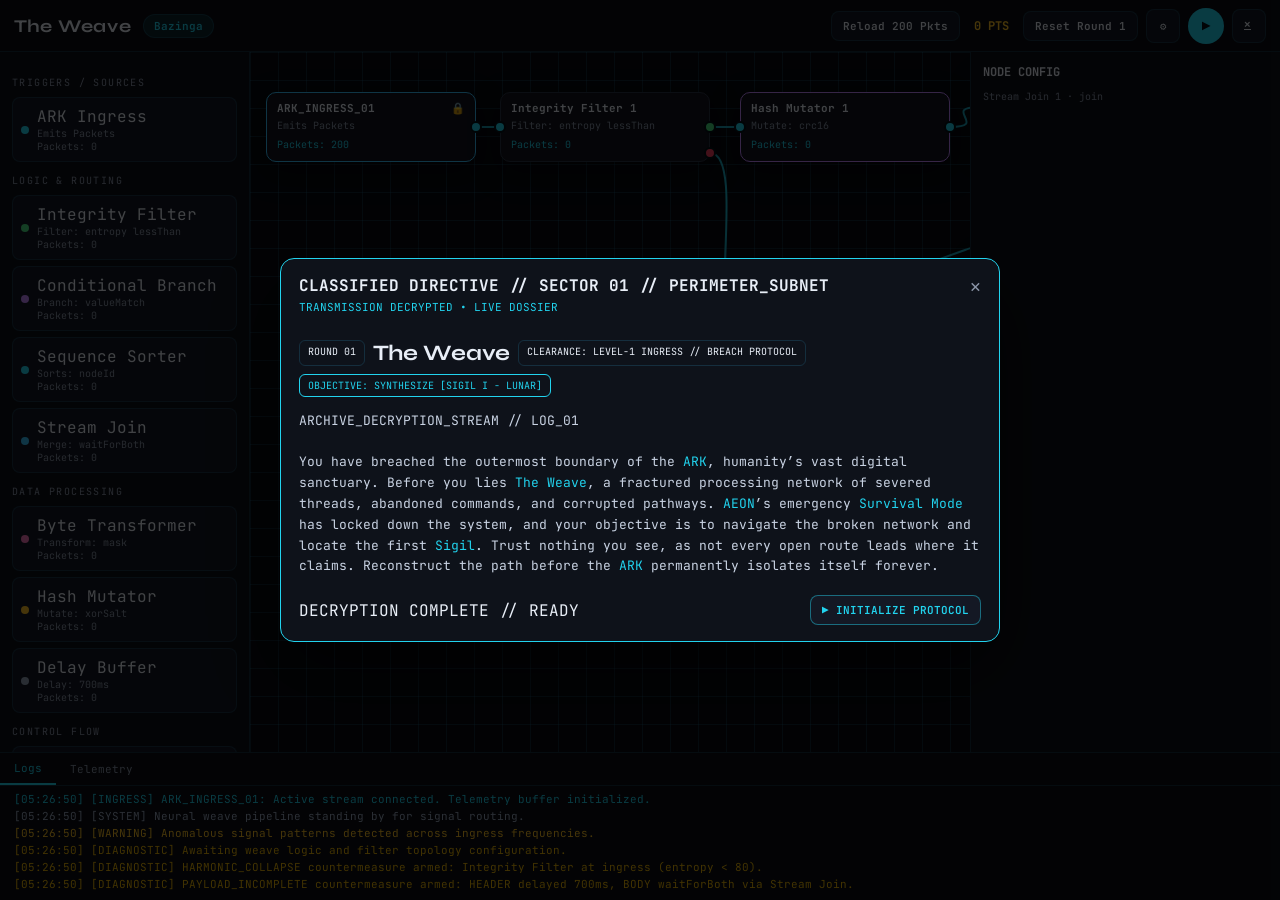
==== weave.html @ 60d5846c "Match filter split: 24 resonant frames, 176 decoys Integrity Filter now logs PASS/REJECT like the li" ====
<!DOCTYPE html>
<html lang="en">
<head>
<meta charset="UTF-8">
<meta name="viewport" content="width=device-width, initial-scale=1.0">
<title>The Weave — Round 01 // Sigil I Lunar</title>
<link rel="preconnect" href="https://fonts.googleapis.com">
<link href="https://fonts.googleapis.com/css2?family=JetBrains+Mono:wght@400;500;600;700&family=Syne:wght@700;800&display=swap" rel="stylesheet">
<style>
  :root {
    --bg: #07080d;
    --panel: #0e1118;
    --panel-2: #141824;
    --line: rgba(56, 189, 248, 0.16);
    --cyan: #22d3ee;
    --cyan-dim: rgba(34, 211, 238, 0.12);
    --green: #4ade80;
    --red: #f43f5e;
    --violet: #c084fc;
    --amber: #fbbf24;
    --text: #e8eef7;
    --muted: #8b95a8;
    --mono: "JetBrains Mono", ui-monospace, monospace;
    --display: Syne, sans-serif;
  }
  * { box-sizing: border-box; margin: 0; padding: 0; }
  html, body { height: 100%; background: var(--bg); color: var(--text); font-family: var(--mono); overflow: hidden; }
  button { font-family: inherit; cursor: pointer; }
  #app { display: grid; grid-template-rows: 52px 1fr 148px; height: 100%; }

  .topbar {
    display: flex; align-items: center; justify-content: space-between; gap: 12px;
    padding: 0 14px; border-bottom: 1px solid var(--line); background: #0b0e14;
  }
  .brand { display: flex; align-items: center; gap: 12px; }
  .brand h1 { font-family: var(--display); font-size: 18px; letter-spacing: 0.04em; }
  .chip {
    border: 1px solid var(--line); background: var(--cyan-dim); color: var(--cyan);
    padding: 4px 10px; border-radius: 999px; font-size: 11px; font-weight: 600;
  }
  .top-actions { display: flex; align-items: center; gap: 8px; flex-wrap: wrap; }
  .btn {
    border: 1px solid var(--line); background: var(--panel-2); color: var(--text);
    padding: 7px 11px; border-radius: 8px; font-size: 11px; font-weight: 600;
  }
  .btn:hover { border-color: var(--cyan); color: var(--cyan); }
  .btn-cyan { border-color: rgba(34,211,238,0.45); color: var(--cyan); }
  .btn-play { width: 36px; height: 36px; border-radius: 50%; background: #22d3ee; color: #041016; border: 0; font-size: 14px; }
  .btn-icon { width: 34px; height: 34px; border-radius: 8px; }
  .pts { color: var(--amber); font-weight: 700; font-size: 12px; padding: 0 6px; }

  .workspace { display: grid; grid-template-columns: 250px 1fr 310px; min-height: 0; }
  .palette, .inspector {
    background: var(--panel); border-right: 1px solid var(--line); overflow: auto; padding: 12px;
  }
  .inspector { border-right: 0; border-left: 1px solid var(--line); }
  .pal-kicker { font-size: 10px; letter-spacing: 0.14em; color: var(--muted); margin: 12px 0 8px; }
  .pal-item {
    display: flex; align-items: center; gap: 8px; padding: 8px; margin-bottom: 6px;
    border: 1px solid var(--line); border-radius: 8px; background: var(--panel-2); cursor: grab;
  }
  .pal-item:active { cursor: grabbing; }
  .pal-item small { display: block; color: var(--muted); font-size: 10px; }
  .dot { width: 8px; height: 8px; border-radius: 50%; flex-shrink: 0; }

  #canvas-wrap { position: relative; min-width: 0; overflow: auto; background:
    linear-gradient(var(--line) 1px, transparent 1px) 0 0 / 28px 28px,
    linear-gradient(90deg, var(--line) 1px, transparent 1px) 0 0 / 28px 28px,
    #080a10;
  }
  #wires { position: absolute; inset: 0; width: 100%; height: 100%; pointer-events: none; }
  .node {
    position: absolute; width: 210px; background: #12151e; border: 1px solid #2a3344;
    border-radius: 10px; box-shadow: 0 10px 30px rgba(0,0,0,0.45); user-select: none;
  }
  .node.selected { border-color: var(--cyan); box-shadow: 0 0 0 1px var(--cyan); }
  .node.ingress { border-color: #38bdf8; }
  .node.hash { border-color: #c084fc; }
  .node.sigil { outline: 1px dashed rgba(34,211,238,0.35); }
  .node-head { display: flex; justify-content: space-between; gap: 8px; padding: 8px 10px 4px; font-size: 11px; font-weight: 700; }
  .node-body { padding: 0 10px 10px; font-size: 10px; color: var(--muted); }
  .node-meta { margin-top: 6px; color: var(--cyan); }
  .ports-in, .ports-out { position: absolute; top: 28px; display: flex; flex-direction: column; gap: 14px; }
  .ports-in { left: -7px; } .ports-out { right: -7px; }
  .port {
    width: 12px; height: 12px; border-radius: 50%; border: 2px solid #041016; pointer-events: auto;
    cursor: crosshair;
  }
  .port.cyan { background: var(--cyan); }
  .port.green { background: var(--green); }
  .port.red { background: var(--red); }
  .port.violet { background: var(--violet); }

  .inspector h3 { font-size: 12px; margin-bottom: 10px; }
  .field { margin-bottom: 10px; }
  .field label { display: block; font-size: 10px; color: var(--muted); margin-bottom: 4px; }
  .field input, .field select {
    width: 100%; background: #0b0e14; border: 1px solid var(--line); color: var(--text);
    padding: 7px 8px; border-radius: 6px; font-family: inherit; font-size: 12px;
  }
  .hint { font-size: 10px; color: var(--muted); line-height: 1.45; }
  .lock-banner { display: flex; justify-content: space-between; align-items: center; gap: 8px; margin-bottom: 10px; }
  .lock-tag { color: #fb7185; font-size: 11px; font-weight: 700; letter-spacing: 0.08em; }
  .enc-box { border: 1px solid rgba(244,63,94,0.35); background: #140b10; border-radius: 8px; padding: 8px; margin-bottom: 8px; }
  .enc-box .k { font-size: 9px; color: #fb7185; letter-spacing: 0.08em; margin-bottom: 4px; }
  .enc-box p { font-size: 10px; color: #d6dbe6; line-height: 1.4; }
  .hex { font-size: 9px; color: #7dd3fc; line-height: 1.5; word-break: break-all; }
  .wire-row { display: flex; justify-content: space-between; font-size: 10px; padding: 6px 0; border-bottom: 1px solid var(--line); }
  .pkt { font-size: 10px; padding: 6px 0; border-bottom: 1px solid var(--line); }
  .pkt b { color: var(--cyan); }
  .ok-tag { color: #4ade80; }
  .btn:disabled { opacity: 0.45; cursor: not-allowed; }
  .l-pipe { color: #67e8f9; }

  .bottom {
    border-top: 1px solid var(--line); background: #0b0e14; display: flex; flex-direction: column; min-height: 0;
  }
  .tabs { display: flex; gap: 0; border-bottom: 1px solid var(--line); }
  .tab { padding: 8px 14px; background: none; border: 0; color: var(--muted); font-size: 11px; }
  .tab.active { color: var(--cyan); border-bottom: 2px solid var(--cyan); }
  #log { flex: 1; overflow: auto; padding: 8px 14px; font-size: 11px; line-height: 1.55; }
  .l-in { color: var(--cyan); } .l-sys { color: #9aa7be; } .l-warn { color: var(--amber); }
  .l-ok { color: var(--green); } .l-err { color: var(--red); } .l-diag { color: #eab308; }

  .modal-back {
    position: fixed; inset: 0; background: rgba(0,0,0,0.72); display: flex; align-items: center; justify-content: center;
    z-index: 50; padding: 20px;
  }
  .modal-back.hidden { display: none; }
  .modal {
    width: min(720px, 100%); background: #0e121a; border: 1px solid var(--cyan); border-radius: 14px;
    box-shadow: 0 30px 80px rgba(0,0,0,0.6);
  }
  .modal header { display: flex; justify-content: space-between; align-items: flex-start; padding: 16px 18px 8px; }
  .modal header .sub { color: var(--cyan); font-size: 11px; margin-top: 4px; }
  .modal .close { background: none; border: 0; color: var(--muted); font-size: 18px; }
  .modal .body { padding: 8px 18px 18px; }
  .brief-row { display: flex; flex-wrap: wrap; gap: 8px; margin: 10px 0 14px; }
  .badge { border: 1px solid var(--line); padding: 4px 8px; border-radius: 6px; font-size: 10px; }
  .badge.obj { border-color: var(--cyan); color: var(--cyan); }
  .story { color: #c9d3e3; font-size: 13px; line-height: 1.6; }
  .story em { color: var(--cyan); font-style: normal; }
  .steps { display: grid; gap: 8px; }
  .step { border: 1px solid var(--line); border-radius: 10px; padding: 10px 12px; }
  .step b { display: block; margin-bottom: 4px; font-size: 12px; }
  .step p { color: var(--muted); font-size: 11px; line-height: 1.45; }
  .modal footer { display: flex; justify-content: space-between; align-items: center; padding: 0 18px 16px; }
  .win {
    position: fixed; inset: 0; display: none; align-items: center; justify-content: center;
    background: rgba(0,0,0,0.75); z-index: 60;
  }
  .win.show { display: flex; }
  .win-card { text-align: center; padding: 28px; border: 1px solid var(--cyan); border-radius: 16px; background: #0c1118; }
  .win-card h2 { font-family: var(--display); margin-bottom: 8px; }
  @media (max-width: 980px) {
    .workspace { grid-template-columns: 1fr; }
    .palette, .inspector { display: none; }
  }
</style>
</head>
<body>
<div id="app">
  <header class="topbar">
    <div class="brand">
      <h1>The Weave</h1>
      <span class="chip" id="profile-chip">Bazinga</span>
    </div>
    <div class="top-actions">
      <button class="btn" id="btn-reload">Reload 200 Pkts</button>
      <span class="pts" id="pts">0 PTS</span>
      <button class="btn" id="btn-reset">Reset Round 1</button>
      <button class="btn btn-icon" id="btn-help" title="Directive">⚙</button>
      <button class="btn-play" id="btn-play" title="Step execution">▶</button>
      <a class="btn btn-icon" href="index.html" title="Exit">✕</a>
    </div>
  </header>

  <div class="workspace">
    <aside class="palette" id="palette"></aside>
    <div id="canvas-wrap">
      <svg id="wires"></svg>
    </div>
    <aside class="inspector" id="inspector">
      <h3>NODE CONFIG</h3>
      <p class="hint">Click a node to configure filter keys, XOR salt, branch rules, sort order, or delay.</p>
    </aside>
  </div>

  <div class="bottom">
    <div class="tabs">
      <button class="tab active" data-tab="logs">Logs</button>
      <button class="tab" data-tab="tele">Telemetry</button>
    </div>
    <div id="log"></div>
  </div>
</div>

<div class="modal-back" id="brief-modal">
  <div class="modal">
    <header>
      <div>
        <strong>CLASSIFIED DIRECTIVE // SECTOR 01 // PERIMETER_SUBNET</strong>
        <div class="sub">TRANSMISSION DECRYPTED • LIVE DOSSIER</div>
      </div>
      <button class="close" data-close="brief-modal">✕</button>
    </header>
    <div class="body">
      <div class="brief-row">
        <span class="badge">ROUND 01</span>
        <strong style="font-family:var(--display);font-size:22px">The Weave</strong>
        <span class="badge">CLEARANCE: LEVEL-1 INGRESS // BREACH PROTOCOL</span>
        <span class="badge obj">OBJECTIVE: SYNTHESIZE [SIGIL I - LUNAR]</span>
      </div>
      <div class="story">
        ARCHIVE_DECRYPTION_STREAM // LOG_01<br><br>
        You have breached the outermost boundary of the <em>ARK</em>, humanity’s vast digital sanctuary.
        Before you lies <em>The Weave</em>, a fractured processing network of severed threads, abandoned commands,
        and corrupted pathways. <em>AEON</em>’s emergency <em>Survival Mode</em> has locked down the system,
        and your objective is to navigate the broken network and locate the first <em>Sigil</em>.
        Trust nothing you see, as not every open route leads where it claims. Reconstruct the path before the
        <em>ARK</em> permanently isolates itself forever.
      </div>
    </div>
    <footer>
      <span class="sub">DECRYPTION COMPLETE // READY</span>
      <button class="btn btn-cyan" id="init-protocol">▶ INITIALIZE PROTOCOL</button>
    </footer>
  </div>
</div>

<div class="modal-back hidden" id="how-modal">
  <div class="modal">
    <header>
      <div>
        <strong>ROUND 1: THE WEAVE // DIRECTIVE</strong>
        <div class="sub">Pipeline Construction &amp; Execution Instructions</div>
      </div>
      <button class="close" data-close="how-modal">✕</button>
    </header>
    <div class="body steps">
      <div class="step"><b>01 — Drag &amp; Drop Node Blocks</b><p>Drag Sources, Filters, Branches, Transformers, Sorters, Delays from the left palette onto the canvas.</p></div>
      <div class="step"><b>02 — Connect &amp; Wire Ports</b><p>Drag from an output pin (right) to an input pin (left). Double-click a pin to sever its wires.</p></div>
      <div class="step"><b>03 — Configure Node Logic</b><p>Click a node to open the right sidebar. Set freq filters, XOR salt <code>0x5A</code>, mask, branch keys, or delay.</p></div>
      <div class="step"><b>04 — Step Execution (Play ▶)</b><p>Each click advances active buffered packets forward by exactly one node along wired connections.</p></div>
      <div class="step"><b>05 — Reload Packets &amp; Reset</b><p>Reload 200 Pkts injects telemetry into ARK_INGRESS_01. Reset Round 1 restores the starter topology.</p></div>
    </div>
    <footer>
      <span class="hint">Filter entropy &lt; 80. Hash salt 0x0313, output sessionToken. Branch HEADER vs BODY, delay HEADER to 700ms, Stream Join into the sigil.</span>
      <button class="btn btn-cyan" id="got-it">GOT IT // INITIALIZE PIPELINE</button>
    </footer>
  </div>
</div>

<div class="win" id="win">
  <div class="win-card">
    <div class="sub">SIGIL I — LUNAR</div>
    <h2>SYNTHESIS COMPLETE</h2>
    <p id="win-detail" class="hint"></p>
    <button class="btn btn-cyan" id="win-close" style="margin-top:14px">Continue</button>
  </div>
</div>

<script>
const XOR_SALT = 0x5A;
const LUNAR_FREQ = 137;
const SIGIL_BYTE = 0x7F;
const PACKET_N = 200;

const PALETTE = [
  { group: "TRIGGERS / SOURCES", items: [
    { type: "ingress", name: "ARK Ingress", desc: "Emits Packets", color: "#22d3ee" }
  ]},
  { group: "LOGIC & ROUTING", items: [
    { type: "filter", name: "Integrity Filter", desc: "Filter: entropy lessThan", color: "#4ade80" },
    { type: "branch", name: "Conditional Branch", desc: "Branch: valueMatch", color: "#c084fc" },
    { type: "sorter", name: "Sequence Sorter", desc: "Sorts: nodeId", color: "#22d3ee" },
    { type: "join", name: "Stream Join", desc: "Merge: waitForBoth", color: "#38bdf8" }
  ]},
  { group: "DATA PROCESSING", items: [
    { type: "transform", name: "Byte Transformer", desc: "Transform: mask", color: "#f472b6" },
    { type: "hash", name: "Hash Mutator", desc: "Mutate: xorSalt", color: "#fbbf24" },
    { type: "delay", name: "Delay Buffer", desc: "Delay: 700ms", color: "#94a3b8" }
  ]},
  { group: "CONTROL FLOW", items: [
    { type: "join", name: "Stream Join", desc: "Merge: waitForBoth", color: "#38bdf8" },
    { type: "errors", name: "Error Handler", desc: "Error: allErrors", color: "#f43f5e" }
  ]},
  { group: "SECURITY & SINKS", items: [
    { type: "gateway", name: "SYS_SEC_GATEWAY", desc: "Security: RESTRICTED", color: "#fb7185" }
  ]}
];

let nodes = [];
let wires = [];
let selected = null;
let connecting = null;
let drag = null;
let pts = 0;
let tick = 0;
let won = false;
let uid = 1;
let typeCounts = {};
let logMode = "logs";

const canvas = document.getElementById("canvas-wrap");
const svg = document.getElementById("wires");
const logEl = document.getElementById("log");
const inspector = document.getElementById("inspector");

function nid() { return "n" + (uid++); }

function log(kind, msg) {
  const now = new Date();
  const ts = [now.getHours(), now.getMinutes(), now.getSeconds()].map(n => String(n).padStart(2,"0")).join(":");
  const tags = {
    pipe: "PIPELINE", in: "INGRESS", hash: "HASH_MUTATOR", gw: "SYS_SEC_GATEWAY",
    err: "ERR", diag: "DIAGNOSTIC", warn: "WARNING", sys: "SYSTEM", ok: "OK", filter: "FILTER"
  };
  const row = document.createElement("div");
  row.className = "l-" + (kind === "gw" || kind === "hash" || kind === "filter" ? "sys" : kind);
  row.textContent = `[${ts}] [${tags[kind] || kind.toUpperCase()}] ${msg}`;
  logEl.appendChild(row);
  logEl.scrollTop = logEl.scrollHeight;
}

function makePackets() {
  const list = [];
  for (let i = 0; i < PACKET_N; i++) {
    const decoy = i < 176;
    const idx = i - 176;
    const header = !decoy && idx % 2 === 0;
    const role = decoy ? "DECOY" : (header ? "HEADER" : "BODY");
    const pair = decoy ? 0 : Math.floor(idx / 2) + 1;
    list.push({
      id: i,
      hexId: decoy
        ? ("0x" + i.toString(16).toUpperCase().padStart(4, "0"))
        : ("0x0313_" + String(header ? pair * 2 - 1 : pair * 2).padStart(2, "0")),
      freq: decoy ? 240 + (i % 17) : (header ? 313 : 626),
      value: role,
      payload: (i * 17 + 9) & 0xff,
      entropy: decoy ? 88 + (i % 12) : 12 + (idx % 20),
      status: decoy ? "DECOY" : "CLEAN",
      decoy,
      malicious: false,
      fused: false,
      role,
      latencyMs: header ? 100 : (role === "BODY" ? 700 : 0),
      delayedMs: header ? 100 : (role === "BODY" ? 700 : 0),
      aligned: false,
      xorApplied: false,
      maskApplied: false,
      wait: 0,
      _in: "in"
    });
  }
  return list;
}

function defaultConfig(type) {
  if (type === "filter") return { field: "entropy", op: "lt", value: "80" };
  if (type === "delay") return { ms: 700 };
  if (type === "hash") return { algo: "crc16", saltKey: "", xorSalt: "0x5A", outputTarget: "sessionToken" };
  if (type === "branch") return { field: "role", op: "eq", value: "HEADER" };
  if (type === "transform") return { mask: "0xFF", extract: "none" };
  if (type === "sorter") return { key: "id", dir: "asc" };
  if (type === "gateway") return { field: "payload", op: "eq", value: String(SIGIL_BYTE) };
  return {};
}

function portsFor(type) {
  if (type === "ingress") return { in: [], out: [{ id: "out", color: "cyan" }] };
  if (type === "incinerator" || type === "sigil" || type === "errors") return { in: [{ id: "in", color: "cyan" }], out: [] };
  if (type === "join" || type === "merge") return {
    in: [{ id: "in", color: "cyan" }, { id: "in2", color: "cyan" }],
    out: [{ id: "out", color: "cyan" }]
  };
  if (type === "filter") return {
    in: [{ id: "in", color: "cyan" }],
    out: [{ id: "pass", color: "green" }, { id: "fail", color: "red" }]
  };
  if (type === "gateway") return {
    in: [{ id: "in", color: "cyan" }],
    out: [{ id: "out", color: "green" }, { id: "error", color: "red" }]
  };
  if (type === "merge") return {
    in: [{ id: "in", color: "cyan" }, { id: "in2", color: "cyan" }],
    out: [{ id: "out", color: "cyan" }]
  };
  if (type === "fork") return {
    in: [{ id: "in", color: "cyan" }],
    out: [{ id: "out", color: "cyan" }, { id: "out2", color: "violet" }]
  };
  if (type === "branch") return {
    in: [{ id: "in", color: "cyan" }],
    out: [{ id: "true", color: "cyan" }, { id: "false", color: "violet" }]
  };
  return { in: [{ id: "in", color: "cyan" }], out: [{ id: "out", color: "cyan" }] };
}

function addNode(partial) {
  const type = partial.type;
  const node = {
    id: partial.id || nid(),
    type,
    title: partial.title,
    subtitle: partial.subtitle,
    x: partial.x, y: partial.y,
    locked: !!partial.locked,
    buffer: partial.buffer || [],
    config: partial.config || defaultConfig(type)
  };
  nodes.push(node);
  return node;
}

function resetRound() {
  nodes = [];
  wires = [];
  selected = null;
  connecting = null;
  won = false;
  tick = 0;
  uid = 1;
  typeCounts = { ingress: 1, hash: 1, filter: 1, branch: 1, delay: 1, join: 1 };
  addNode({
    id: "ingress", type: "ingress", title: "ARK_INGRESS_01",
    subtitle: "Emits Packets", x: 16, y: 40, locked: true,
    buffer: makePackets()
  });
  addNode({
    id: "filt1", type: "filter", title: "Integrity Filter 1",
    subtitle: "Filter: entropy lessThan", x: 250, y: 40, locked: false,
    config: { field: "entropy", op: "lt", value: "80" }
  });
  addNode({
    id: "hash_1", type: "hash", title: "Hash Mutator 1",
    subtitle: "Mutate: crc16", x: 490, y: 40, locked: false,
    config: { algo: "crc16", saltKey: "0x0313", xorSalt: "0x5A", outputTarget: "sessionToken" }
  });
  addNode({
    id: "gw1", type: "gateway", title: "SYS_SEC_GATEWAY",
    subtitle: "Security: RESTRICTED [ENC]", x: 730, y: 20, locked: true
  });
  addNode({
    id: "br1", type: "branch", title: "Conditional Branch 1",
    subtitle: "Branch: role = HEADER", x: 730, y: 200, locked: false,
    config: { field: "role", op: "eq", value: "HEADER" }
  });
  addNode({
    id: "dly1", type: "delay", title: "Delay Buffer 1",
    subtitle: "Delay: 700ms", x: 980, y: 20, locked: false,
    config: { ms: 700 }
  });
  addNode({
    id: "join1", type: "join", title: "Stream Join 1",
    subtitle: "Merge: waitForBoth", x: 980, y: 200, locked: false
  });
  addNode({
    id: "sigil", type: "sigil", title: "Sigil Synthesis Forge",
    subtitle: "Checksum: 0x007F [LOCK…]", x: 1220, y: 100, locked: true
  });
  addNode({
    id: "burn", type: "incinerator", title: "Incinerator (Purge)",
    subtitle: "Incinerates Packets", x: 490, y: 280, locked: false
  });
  wires.push({ from: "ingress", fromPort: "out", to: "filt1", toPort: "in" });
  wires.push({ from: "filt1", fromPort: "pass", to: "hash_1", toPort: "in" });
  wires.push({ from: "filt1", fromPort: "fail", to: "burn", toPort: "in" });
  wires.push({ from: "hash_1", fromPort: "out", to: "gw1", toPort: "in" });
  wires.push({ from: "gw1", fromPort: "error", to: "burn", toPort: "in" });
  wires.push({ from: "gw1", fromPort: "out", to: "br1", toPort: "in" });
  wires.push({ from: "br1", fromPort: "true", to: "dly1", toPort: "in" });
  wires.push({ from: "br1", fromPort: "false", to: "join1", toPort: "in2" });
  wires.push({ from: "dly1", fromPort: "out", to: "join1", toPort: "in" });
  wires.push({ from: "join1", fromPort: "out", to: "sigil", toPort: "in" });
  selected = "join1";
  renderAll();
  logEl.innerHTML = "";
  log("in", "ARK_INGRESS_01: Active stream connected. Telemetry buffer initialized.");
  log("sys", "Neural weave pipeline standing by for signal routing.");
  log("warn", "Anomalous signal patterns detected across ingress frequencies.");
  log("diag", "Awaiting weave logic and filter topology configuration.");
  log("diag", "HARMONIC_COLLAPSE countermeasure armed: Integrity Filter at ingress (entropy < 80).");
  log("diag", "PAYLOAD_INCOMPLETE countermeasure armed: HEADER delayed 700ms, BODY waitForBoth via Stream Join.");
  showInspector(nodes.find(n => n.id === "join1"));
}

function renderPalette() {
  const el = document.getElementById("palette");
  el.innerHTML = PALETTE.map(g =>
    `<div class="pal-kicker">${g.group}</div>` +
    g.items.map(it => `
      <div class="pal-item" draggable="true" data-type="${it.type}">
        <span class="dot" style="background:${it.color}"></span>
        <div><div>${it.name}</div><small>${it.desc}</small><small>Packets: 0</small></div>
      </div>`).join("")
  ).join("");
  el.querySelectorAll(".pal-item").forEach(item => {
    item.addEventListener("dragstart", e => {
      e.dataTransfer.setData("type", item.dataset.type);
    });
  });
}

canvas.addEventListener("dragover", e => e.preventDefault());
canvas.addEventListener("drop", e => {
  e.preventDefault();
  const type = e.dataTransfer.getData("type");
  if (!type) return;
  const rect = canvas.getBoundingClientRect();
  const spec = PALETTE.flatMap(g => g.items).find(i => i.type === type);
  typeCounts[type] = (typeCounts[type] || 0) + 1;
  addNode({
    type,
    title: spec.name + " " + typeCounts[type],
    subtitle: spec.desc,
    x: e.clientX - rect.left - 90,
    y: e.clientY - rect.top - 20
  });
  renderAll();
  log("sys", `Node ${spec.name} dropped onto the weave.`);
});

function portEls(node) {
  return portsFor(node.type);
}

function nodeEl(node) {
  const p = portEls(node);
  const div = document.createElement("div");
  div.className = "node " + node.type + (selected === node.id ? " selected" : "") + (node.locked && node.type === "gateway" ? " locked" : "") + (node.type === "sigil" ? " sigil" : "");
  div.style.left = node.x + "px";
  div.style.top = node.y + "px";
  div.dataset.id = node.id;
  div.innerHTML = `
    <div class="node-head"><span>${node.title}</span><span>${node.locked ? "🔒" : ""}</span></div>
    <div class="node-body">${node.type === "hash" ? ("Mutate: " + (node.config.algo || "xorSalt")) : node.subtitle}<div class="node-meta">Packets: ${node.buffer.length}</div></div>
    <div class="ports-in">${p.in.map(pt => `<div class="port ${pt.color}" data-node="${node.id}" data-port="${pt.id}" data-dir="in"></div>`).join("")}</div>
    <div class="ports-out">${p.out.map(pt => `<div class="port ${pt.color}" data-node="${node.id}" data-port="${pt.id}" data-dir="out"></div>`).join("")}</div>
  `;
  div.addEventListener("mousedown", e => {
    if (e.target.classList.contains("port")) return;
    selected = node.id;
    drag = { id: node.id, dx: e.clientX - node.x, dy: e.clientY - node.y };
    renderAll();
    showInspector(node);
  });
  return div;
}

function wireStatus(nodeId, port) {
  const w = wires.find(x => x.from === nodeId && x.fromPort === port);
  if (!w) return "Disconnected";
  const dest = nodes.find(n => n.id === w.to);
  return dest ? dest.title : w.to;
}

function showInspector(node) {
  if (node.type === "gateway") {
    inspector.innerHTML = `
      <div class="lock-banner">
        <div>
          <div class="lock-tag">LOCKED</div>
          <h3 style="margin:4px 0 0">${node.title}</h3>
          <p class="hint">ID ${node.id} · [READ-ONLY ENCRYPTED NODE]</p>
        </div>
      </div>
      <p class="hint">[KERNEL-LEVEL ENCRYPTION ENGAGED] Firewall protocols are signed by ARK_SEC_ROOT_0x313. Parameters are cryptographically locked and immutable.</p>
      <button class="btn btn-cyan" id="btn-propagate" style="width:100%;margin-bottom:10px">Propagate Data Flow</button>
      <div class="enc-box"><div class="k">🔒 ENCRYPTED · SECURITY LEVEL</div>
        <p>RESTRICTED // 0x7F4A_KERNEL_ENC<br>Policy: KERNEL_EXCEPTION_TRAP_MODE</p></div>
      <div class="enc-box"><div class="k">🔒 ENCRYPTED · FIREWALL CIPHER PROTOCOL</div>
        <p>AES-256-GCM // RSA-4096_PUB_KEY</p></div>
      <div class="enc-box"><div class="k">🔒 ENCRYPTED · AUTHORIZATION SIGNATURE</div>
        <p>0x8F9A2B4C71E0D3AA · IMMUTABLE_HARDWARE_FUSED</p></div>
      <div class="enc-box"><div class="k">ENCRYPTED KERNEL SEGMENT [SYS_SEC]</div>
        <div class="hex">53 59 53 5F 53 45 43 5F 47 57 01 7F 4A 0A 5A 00<br>4B 45 52 4E 45 4C 5F 45 58 43 45 50 54 00 7F</div></div>
      <p class="hint" style="margin:10px 0 4px">ACTIVE OUTBOUND WIRES</p>
      <div class="wire-row"><span>OUT</span><span>${wireStatus(node.id, "out")}</span></div>
      <div class="wire-row"><span>ERROR</span><span>${wireStatus(node.id, "error")}</span></div>
      <div class="insp-foot">
        <button class="btn" id="insp-close">Close</button>
        <button class="btn" disabled>Read-Only Locked</button>
      </div>`;
    document.getElementById("btn-propagate").onclick = step;
    document.getElementById("insp-close").onclick = () => { selected = null; renderAll(); inspector.innerHTML = `<h3>NODE CONFIG</h3><p class="hint">Click a node to configure it.</p>`; };
    return;
  }
  if (node.type === "hash") {
    const preview = [];
    const h = node.buffer.find(p => p.role === "HEADER" && p.status === "CLEAN");
    const b = node.buffer.find(p => p.role === "BODY" && p.status === "CLEAN");
    if (h) preview.push(h);
    if (b) preview.push(b);
    if (!preview.length) preview.push(...node.buffer.slice(0, 2));
    const hidden = Math.max(0, node.buffer.length - preview.length);
    inspector.innerHTML = `
      <h3>NODE CONFIGURATION</h3>
      <p class="hint">${node.title} · ID hash_1 // [READ-ONLY ENCRYPTED NODE]</p>
      ${preview.map(p => `<div class="pkt"><b>${p.hexId}</b> · <span class="ok-tag">${p.status}</span> · ${p.freq}Hz · ${p.role} · ${p.latencyMs || p.delayedMs || 0} ms</div>`).join("") || `<p class="hint">No packets buffered.</p>`}
      ${hidden ? `<p class="hint">+ ${hidden} more packets hidden.</p>` : ""}
      <button class="btn btn-cyan" id="btn-propagate" style="width:100%;margin:10px 0">Propagate Data Flow</button>
      <div class="field"><label>Algorithm Mode</label>
        <select data-k="algo"><option value="crc16">crc16</option><option value="xorSalt">xorSalt</option></select></div>
      <div class="field"><label>Salt Key</label>
        <input data-k="saltKey" placeholder="Secret Key / Salt" value="${node.config.saltKey || ""}"></div>
      <div class="field"><label>Output Target</label>
        <select data-k="outputTarget"><option value="sessionToken">sessionToken</option><option value="authKey">authKey</option><option value="appendToMetadata">appendToMetadata</option></select></div>
      <p class="hint">CLEAN HEADER is 313Hz / 100ms. CLEAN BODY is 626Hz / 700ms. Split those roles, delay HEADER to 700ms, Stream Join. Salt 0x0313.</p>`;
    inspector.querySelectorAll("[data-k]").forEach(el => {
      if (el.tagName === "SELECT") el.value = node.config[el.dataset.k] ?? el.value;
      el.addEventListener("change", () => { node.config[el.dataset.k] = el.value; });
      el.addEventListener("input", () => { node.config[el.dataset.k] = el.value; });
    });
    document.getElementById("btn-propagate").onclick = step;
    return;
  }
  const cfg = node.config || {};
  let fields = `<p class="hint">${node.title} · ${node.type}${node.locked ? " (locked on canvas)" : ""}</p>`;
  if (node.type === "filter" || node.type === "branch") {
    fields += `
      <div class="field"><label>Field</label>
        <select data-k="field"><option>role</option><option>entropy</option><option>freq</option><option>status</option><option>value</option></select></div>
      <div class="field"><label>Operator</label>
        <select data-k="op"><option value="lt">less than</option><option value="gt">greater than</option><option value="eq">equals</option><option value="neq">not equals</option></select></div>
      <div class="field"><label>Match value</label><input data-k="value" value="${cfg.value ?? ""}"></div>`;
  }
  if (node.type === "transform") {
    fields += `<div class="field"><label>AND mask (hex)</label><input data-k="mask" value="${cfg.mask || "0xFF"}"></div>
      <div class="field"><label>Extract sub-frame</label>
        <select data-k="extract"><option value="none">none</option><option value="header">HEADER</option><option value="body">BODY</option></select></div>`;
  }
  if (node.type === "sorter") {
    fields += `<div class="field"><label>Sort key</label><select data-k="key"><option>id</option><option>freq</option><option>payload</option></select></div>
      <div class="field"><label>Direction</label><select data-k="dir"><option value="asc">asc</option><option value="desc">desc</option></select></div>`;
  }
  if (node.type === "delay") {
    fields += `<div class="field"><label>Buffer latency (ms)</label><input data-k="ms" value="${cfg.ms || 500}"></div>
      <p class="hint">Phase alignment needs 700ms on one HEADER/BODY path before Stream Join.</p>`;
  }
  if (node.type === "sigil") {
    fields += `<p class="hint">Needs reunified HEADER+BODY (Stream Join waitForBoth), 700ms phase delay, no high-entropy decoys, checksum 0x007F.</p>`;
  }
  inspector.innerHTML = `<h3>NODE CONFIG</h3>${fields}`;
  inspector.querySelectorAll("[data-k]").forEach(el => {
    if (el.tagName === "SELECT") el.value = cfg[el.dataset.k] ?? el.value;
    el.addEventListener("change", () => { node.config[el.dataset.k] = el.value; });
    el.addEventListener("input", () => { node.config[el.dataset.k] = el.value; });
  });
}

function wirePath(a, b) {
  const x1 = a.x, y1 = a.y, x2 = b.x, y2 = b.y;
  const c = Math.max(40, Math.abs(x2 - x1) * 0.45);
  return `M ${x1} ${y1} C ${x1 + c} ${y1}, ${x2 - c} ${y2}, ${x2} ${y2}`;
}

function portCenter(nodeId, portId, dir) {
  const el = canvas.querySelector(`.port[data-node="${nodeId}"][data-port="${portId}"][data-dir="${dir}"]`);
  if (!el) return { x: 0, y: 0 };
  const cr = canvas.getBoundingClientRect();
  const r = el.getBoundingClientRect();
  return { x: r.left - cr.left + r.width / 2, y: r.top - cr.top + r.height / 2 };
}

function drawWires() {
  const r = canvas.getBoundingClientRect();
  svg.setAttribute("viewBox", `0 0 ${r.width} ${r.height}`);
  svg.innerHTML = wires.map(w => {
    const a = portCenter(w.from, w.fromPort, "out");
    const b = portCenter(w.to, w.toPort, "in");
    return `<path d="${wirePath(a,b)}" fill="none" stroke="#22d3ee" stroke-width="2" opacity="0.85"/>`;
  }).join("");
}

function renderAll() {
  [...canvas.querySelectorAll(".node")].forEach(n => n.remove());
  nodes.forEach(n => canvas.appendChild(nodeEl(n)));
  requestAnimationFrame(drawWires);
  document.getElementById("pts").textContent = pts + " PTS";
}

window.addEventListener("mousemove", e => {
  if (!drag) return;
  const node = nodes.find(n => n.id === drag.id);
  node.x = e.clientX - drag.dx;
  node.y = e.clientY - drag.dy;
  const el = canvas.querySelector(`.node[data-id="${node.id}"]`);
  if (el) { el.style.left = node.x + "px"; el.style.top = node.y + "px"; }
  drawWires();
});
window.addEventListener("mouseup", () => { drag = null; });

canvas.addEventListener("mousedown", e => {
  const port = e.target.closest(".port");
  if (!port) return;
  e.stopPropagation();
  if (port.dataset.dir === "out") {
    connecting = { from: port.dataset.node, fromPort: port.dataset.port };
  }
});
canvas.addEventListener("mouseup", e => {
  const port = e.target.closest(".port");
  if (connecting && port && port.dataset.dir === "in") {
    const from = connecting.from, fromPort = connecting.fromPort;
    const to = port.dataset.node, toPort = port.dataset.port;
    if (from !== to) {
      wires = wires.filter(w => !(w.from === from && w.fromPort === fromPort && w.to === to && w.toPort === toPort));
      wires.push({ from, fromPort, to, toPort });
      log("sys", `Wired ${from}:${fromPort} → ${to}:${toPort}`);
      renderAll();
    }
  }
  connecting = null;
});
canvas.addEventListener("dblclick", e => {
  const port = e.target.closest(".port");
  if (!port) return;
  const id = port.dataset.node, p = port.dataset.port, dir = port.dataset.dir;
  wires = wires.filter(w => dir === "out" ? !(w.from === id && w.fromPort === p) : !(w.to === id && w.toPort === p));
  log("sys", `Severed connections on ${id}:${p}`);
  renderAll();
});

function parseHex(v, fallback) {
  const n = parseInt(String(v).replace(/_/g, ""), 16);
  return Number.isFinite(n) ? n : fallback;
}

function matches(pkt, cfg) {
  const field = cfg.field || "freq";
  let left = pkt[field];
  let right = cfg.value;
  if (field === "freq" || field === "payload" || field === "id" || field === "entropy") right = Number(right);
  const op = cfg.op || "eq";
  if (op === "lt") return Number(left) < Number(right);
  if (op === "gt") return Number(left) > Number(right);
  const eq = left == right;
  return op === "neq" ? !eq : eq;
}

function outs(nodeId, port) {
  return wires.filter(w => w.from === nodeId && w.fromPort === port);
}

function deliver(list, nodeId, toPort) {
  const n = nodes.find(x => x.id === nodeId);
  if (n) n.buffer.push(...list.map(p => ({ ...p, _in: toPort || p._in || "in" })));
}

function step() {
  tick++;
  const snapshot = nodes.map(n => ({ id: n.id, type: n.type, pkts: n.buffer.slice(), cfg: n.config }));
  nodes.forEach(n => { if (n.type !== "sigil" && n.type !== "incinerator") n.buffer = []; });

  snapshot.forEach(s => {
    const node = nodes.find(n => n.id === s.id);
    let pkts = s.pkts;
    if (!pkts.length) return;

    if (s.type === "delay") {
      const hold = [];
      const ready = [];
      const holdMs = Number(s.cfg.ms) || 500;
      const holds = Math.max(1, Math.ceil(holdMs / 500));
      pkts.forEach(p => {
        const next = { ...p, wait: (p.wait || 0) + 1, delayedMs: Math.max(p.delayedMs || 0, holdMs), latencyMs: Math.max(p.latencyMs || 0, holdMs) };
        if (next.wait >= holds) ready.push({ ...next, wait: 0 });
        else hold.push(next);
      });
      node.buffer.push(...hold);
      pkts = ready;
      if (!pkts.length) return;
    }

    if (s.type === "sorter") {
      const key = s.cfg.key || "id";
      const dir = s.cfg.dir === "desc" ? -1 : 1;
      pkts = pkts.slice().sort((a, b) => (a[key] - b[key]) * dir);
    }

    if (s.type === "transform") {
      const mask = parseHex(s.cfg.mask, 0xff);
      const extract = s.cfg.extract || "none";
      pkts = pkts.map(p => ({
        ...p,
        payload: p.payload & mask,
        maskApplied: true,
        role: extract === "none" ? p.role : extract,
        fused: extract === "none" ? p.fused : false
      }));
    }

    if (s.type === "hash") {
      const algo = s.cfg.algo || "crc16";
      const salt = parseHex(s.cfg.xorSalt, 0);
      const key = (s.cfg.saltKey || "").trim().toLowerCase().replace(/^0x/, "");
      const saltOk = key === "313" || key === "0313";
      if (algo === "xorSalt" && !salt) {
        node.buffer.push(...pkts);
        log("diag", `${node.title} holding ${pkts.length} frame(s) — set xorSalt then Play.`);
        return;
      }
      pkts = pkts.map(p => ({
        ...p,
        payload: algo === "crc16" ? SIGIL_BYTE : (p.payload ^ salt),
        xorApplied: true,
        outputTarget: s.cfg.outputTarget || "sessionToken",
        saltOk
      }));
      log("hash", `Mutated mask across ${pkts.length} frame(s) -> 0x007F.`);
    }

    if (s.type === "join" || s.type === "merge") {
      const portA = pkts.filter(p => p._in !== "in2");
      const portB = pkts.filter(p => p._in === "in2");
      if (!portA.length || !portB.length) {
        node.buffer.push(...pkts);
        log("diag", `${node.title} waitForBoth — pin A ${portA.length} / pin B ${portB.length}.`);
        return;
      }
      const headers = pkts.filter(p => String(p.role).toUpperCase() === "HEADER");
      const bodies = pkts.filter(p => String(p.role).toUpperCase() === "BODY");
      const n = Math.min(headers.length, bodies.length);
      const joined = [];
      for (let i = 0; i < n; i++) {
        joined.push({
          ...headers[i],
          aligned: true,
          role: "joined",
          delayedMs: Math.max(headers[i].delayedMs || 0, bodies[i].delayedMs || 0),
          latencyMs: Math.max(headers[i].latencyMs || 0, bodies[i].latencyMs || 0),
          payload: SIGIL_BYTE,
          outputTarget: headers[i].outputTarget || bodies[i].outputTarget,
          saltOk: headers[i].saltOk && bodies[i].saltOk
        });
      }
      const leftover = headers.slice(n).concat(bodies.slice(n)).concat(pkts.filter(p => {
        const r = String(p.role).toUpperCase();
        return r !== "HEADER" && r !== "BODY";
      }));
      node.buffer.push(...leftover);
      const next = outs(s.id, "out");
      if (next.length) next.forEach(w => deliver(joined, w.to, w.toPort));
      else node.buffer.push(...joined);
      log("sys", `${node.title} reunified ${joined.length} HEADER/BODY pair(s).`);
      return;
    }

    if (s.type === "errors") {
      node.buffer.push(...pkts);
      log("err", `${node.title} captured ${pkts.length} error frame(s).`);
      return;
    }

    if (s.type === "fork") {
      const a = outs(s.id, "out");
      const b = outs(s.id, "out2");
      a.forEach(w => deliver(pkts.map(p => ({ ...p })), w.to, w.toPort));
      b.forEach(w => deliver(pkts.map(p => ({ ...p })), w.to, w.toPort));
      if (!a.length && !b.length) node.buffer.push(...pkts);
      return;
    }

    if (s.type === "filter") {
      const pass = pkts.filter(p => matches(p, s.cfg));
      const fail = pkts.filter(p => !matches(p, s.cfg));
      const passW = outs(s.id, "pass");
      const failW = outs(s.id, "fail");
      passW.forEach(w => deliver(pass.map(p => ({ ...p })), w.to, w.toPort));
      failW.forEach(w => deliver(fail.map(p => ({ ...p })), w.to, w.toPort));
      if (!passW.length) node.buffer.push(...pass);
      if (!failW.length && fail.length) {
        const burn = nodes.find(n => n.type === "incinerator");
        if (burn) burn.buffer.push(...fail.map(p => ({ ...p })));
        else node.buffer.push(...fail);
      }
      log("filter", `Node ${node.title} routed ${pass.length} valid resonant fragment(s) -> PASS, rejected ${fail.length} decoy(s) -> REJECT.`);
      return;
    }

    if (s.type === "gateway") {
      const pass = pkts.filter(p => !p.malicious);
      const fail = pkts.filter(p => p.malicious);
      const outW = outs(s.id, "out");
      const errW = outs(s.id, "error");
      if (!outW.length && !errW.length) {
        node.buffer.push(...pkts);
        log("pipe", `Upstream propagation complete at step ${tick}. ${pkts.length} packet(s) synchronized in gw1.`);
        log("warn", "SYS_SEC_GATEWAY trap: OUT and ERROR disconnected. Packets held.");
        return;
      }
      outW.forEach(w => deliver(pass.map(p => ({ ...p })), w.to, w.toPort));
      errW.forEach(w => deliver(fail.map(p => ({ ...p })), w.to, w.toPort));
      if (!outW.length) node.buffer.push(...pass);
      if (!errW.length && fail.length) {
        const burn = nodes.find(n => n.type === "incinerator");
        if (burn) {
          burn.buffer.push(...fail.map(p => ({ ...p })));
          log("err", `KERNEL trap purged ${fail.length} unsigned frame(s) into Incinerator (no ERROR wire).`);
        } else node.buffer.push(...fail);
      } else if (!errW.length) {
        node.buffer.push(...fail);
      }
      log("gw", `Security clearance verified (Level: KERNEL_RESTRICTED). Forwarded ${pass.length} clean frame(s).`);
      if (fail.length) log("gw", `SECURITY DUMP: Redirected ${fail.length} malicious vector(s) to error pin.`);
      return;
    }

    if (s.type === "branch") {
      const t = pkts.filter(p => matches(p, s.cfg));
      const f = pkts.filter(p => !matches(p, s.cfg));
      outs(s.id, "true").forEach(w => deliver(t.map(p => ({ ...p })), w.to, w.toPort));
      outs(s.id, "false").forEach(w => deliver(f.map(p => ({ ...p })), w.to, w.toPort));
      return;
    }

    if (s.type === "sigil" || s.type === "incinerator") {
      node.buffer.push(...pkts);
      if (s.type === "incinerator" && pkts.length) {
        log("err", `INCINERATOR: Safely purged & vaporized ${pkts.length} decoy/tainted packet(s).`);
      }
      return;
    }

    const next = outs(s.id, "out");
    if (next.length) next.forEach(w => deliver(pkts.map(p => ({ ...p })), w.to, w.toPort));
    else node.buffer.push(...pkts);
  });

  const sigil = nodes.find(n => n.type === "sigil");
  const burn = nodes.find(n => n.type === "incinerator");
  const gw = nodes.find(n => n.id === "gw1");
  evaluate(sigil);
  renderAll();
  if (selected) {
    const n = nodes.find(n => n.id === selected);
    if (n) showInspector(n);
  }
}

function evaluate(sigil) {
  if (won || !sigil.buffer.length) return;
  const decoys = sigil.buffer.filter(p => p.decoy);
  const incomplete = sigil.buffer.filter(p => !p.decoy && !p.aligned);
  if (incomplete.length) {
    log("err", `PAYLOAD_INCOMPLETE: Sigil Forge rejected ${incomplete.length} raw sub-frame(s). HEADER and BODY sub-frames must be split, phase-aligned (700ms delay), and reunified via Stream Join.`);
  }
  if (decoys.length) {
    log("err", `HARMONIC_COLLAPSE: Sigil Forge rejected ${decoys.length} tainted decoy frame(s). Ensure high-entropy decoys are filtered at ingress.`);
  }
  const good = sigil.buffer.filter(p => !p.decoy && !p.malicious && p.aligned && (p.delayedMs || 0) >= 700 && p.payload === SIGIL_BYTE && p.outputTarget === "sessionToken" && p.saltOk);
  const need = makePackets().filter(p => p.role === "HEADER").length;
  if (good.length >= need && !decoys.length && !incomplete.length) {
    won = true;
    pts += 250;
    document.getElementById("win-detail").textContent =
      `${good.length} HEADER/BODY pairs phase-aligned. Checksum 0x007F. SIGIL I — LUNAR synthesized.`;
    document.getElementById("win").classList.add("show");
    log("ok", "SIGIL I — LUNAR synthesized. Checksum 0x007F accepted.");
  }
}

document.getElementById("btn-play").addEventListener("click", step);
document.getElementById("btn-reload").addEventListener("click", () => {
  nodes.forEach(n => { n.buffer = n.type === "ingress" ? makePackets() : []; });
  won = false;
  log("in", "ARK_INGRESS_01 dispatched 200 telemetry frame(s) into pipeline.");
  renderAll();
});
document.getElementById("btn-reset").addEventListener("click", resetRound);
document.getElementById("btn-help").addEventListener("click", () => {
  document.getElementById("how-modal").classList.remove("hidden");
});
document.getElementById("init-protocol").addEventListener("click", () => {
  document.getElementById("brief-modal").classList.add("hidden");
  document.getElementById("how-modal").classList.remove("hidden");
});
document.getElementById("got-it").addEventListener("click", () => {
  document.getElementById("how-modal").classList.add("hidden");
});
document.querySelectorAll("[data-close]").forEach(btn => {
  btn.addEventListener("click", () => document.getElementById(btn.dataset.close).classList.add("hidden"));
});
document.getElementById("win-close").addEventListener("click", () => document.getElementById("win").classList.remove("show"));
window.addEventListener("keydown", e => {
  if (e.key !== "Delete" && e.key !== "Backspace") return;
  const node = nodes.find(n => n.id === selected);
  if (!node || node.locked) return;
  if (["INPUT", "SELECT", "TEXTAREA"].includes(document.activeElement.tagName)) return;
  wires = wires.filter(w => w.from !== node.id && w.to !== node.id);
  nodes = nodes.filter(n => n.id !== node.id);
  log("sys", `${node.title} purged and wires severed.`);
  selected = null;
  renderAll();
});
document.querySelectorAll(".tab").forEach(tab => {
  tab.addEventListener("click", () => {
    document.querySelectorAll(".tab").forEach(t => t.classList.remove("active"));
    tab.classList.add("active");
    logMode = tab.dataset.tab;
  });
});

renderPalette();
resetRound();
</script>
</body>
</html>
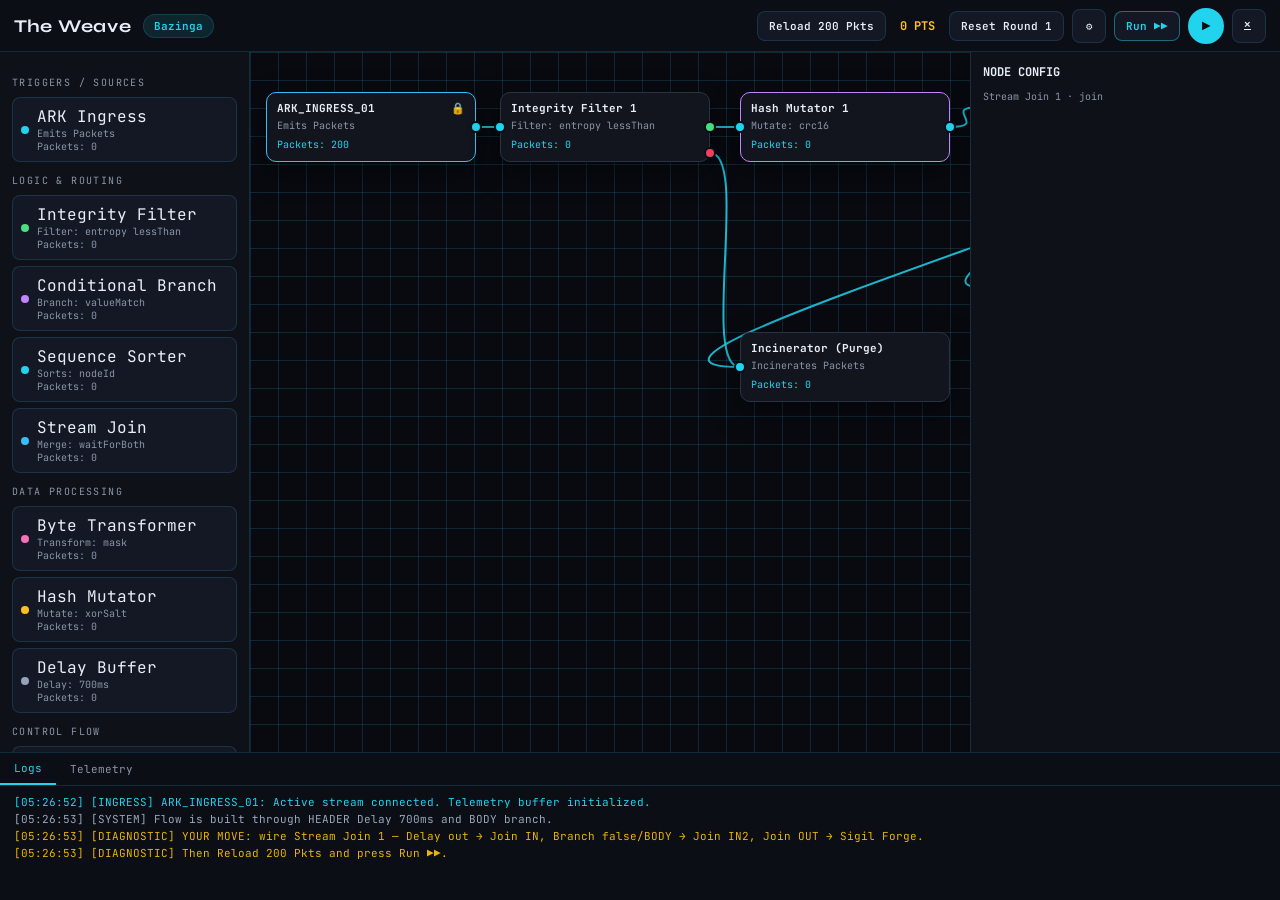
==== commit c35ff2ef: "Build Round 1 flow; leave Stream Join for the player Ingress, entropy filter, crc16 hash, gateway, H" ====
--- a/weave.html
+++ b/weave.html
@@ -170,6 +170,7 @@
       <span class="pts" id="pts">0 PTS</span>
       <button class="btn" id="btn-reset">Reset Round 1</button>
       <button class="btn btn-icon" id="btn-help" title="Directive">⚙</button>
+      <button class="btn btn-cyan" id="btn-run">Run ▶▶</button>
       <button class="btn-play" id="btn-play" title="Step execution">▶</button>
       <a class="btn btn-icon" href="index.html" title="Exit">✕</a>
     </div>
@@ -195,7 +196,7 @@
   </div>
 </div>
 
-<div class="modal-back" id="brief-modal">
+<div class="modal-back hidden" id="brief-modal">
   <div class="modal">
     <header>
       <div>
@@ -471,18 +472,13 @@
   wires.push({ from: "gw1", fromPort: "error", to: "burn", toPort: "in" });
   wires.push({ from: "gw1", fromPort: "out", to: "br1", toPort: "in" });
   wires.push({ from: "br1", fromPort: "true", to: "dly1", toPort: "in" });
-  wires.push({ from: "br1", fromPort: "false", to: "join1", toPort: "in2" });
-  wires.push({ from: "dly1", fromPort: "out", to: "join1", toPort: "in" });
-  wires.push({ from: "join1", fromPort: "out", to: "sigil", toPort: "in" });
   selected = "join1";
   renderAll();
   logEl.innerHTML = "";
   log("in", "ARK_INGRESS_01: Active stream connected. Telemetry buffer initialized.");
-  log("sys", "Neural weave pipeline standing by for signal routing.");
-  log("warn", "Anomalous signal patterns detected across ingress frequencies.");
-  log("diag", "Awaiting weave logic and filter topology configuration.");
-  log("diag", "HARMONIC_COLLAPSE countermeasure armed: Integrity Filter at ingress (entropy < 80).");
-  log("diag", "PAYLOAD_INCOMPLETE countermeasure armed: HEADER delayed 700ms, BODY waitForBoth via Stream Join.");
+  log("sys", "Flow is built through HEADER Delay 700ms and BODY branch.");
+  log("diag", "YOUR MOVE: wire Stream Join 1 — Delay out → Join IN, Branch false/BODY → Join IN2, Join OUT → Sigil Forge.");
+  log("diag", "Then Reload 200 Pkts and press Run ▶▶.");
   showInspector(nodes.find(n => n.id === "join1"));
 }
 
@@ -963,6 +959,15 @@
 }
 
 document.getElementById("btn-play").addEventListener("click", step);
+document.getElementById("btn-run").addEventListener("click", () => {
+  let n = 0;
+  while (n++ < 24) {
+    const before = nodes.map(x => x.buffer.length).join(",");
+    step();
+    if (won) break;
+    if (nodes.map(x => x.buffer.length).join(",") === before) break;
+  }
+});
 document.getElementById("btn-reload").addEventListener("click", () => {
   nodes.forEach(n => { n.buffer = n.type === "ingress" ? makePackets() : []; });
   won = false;
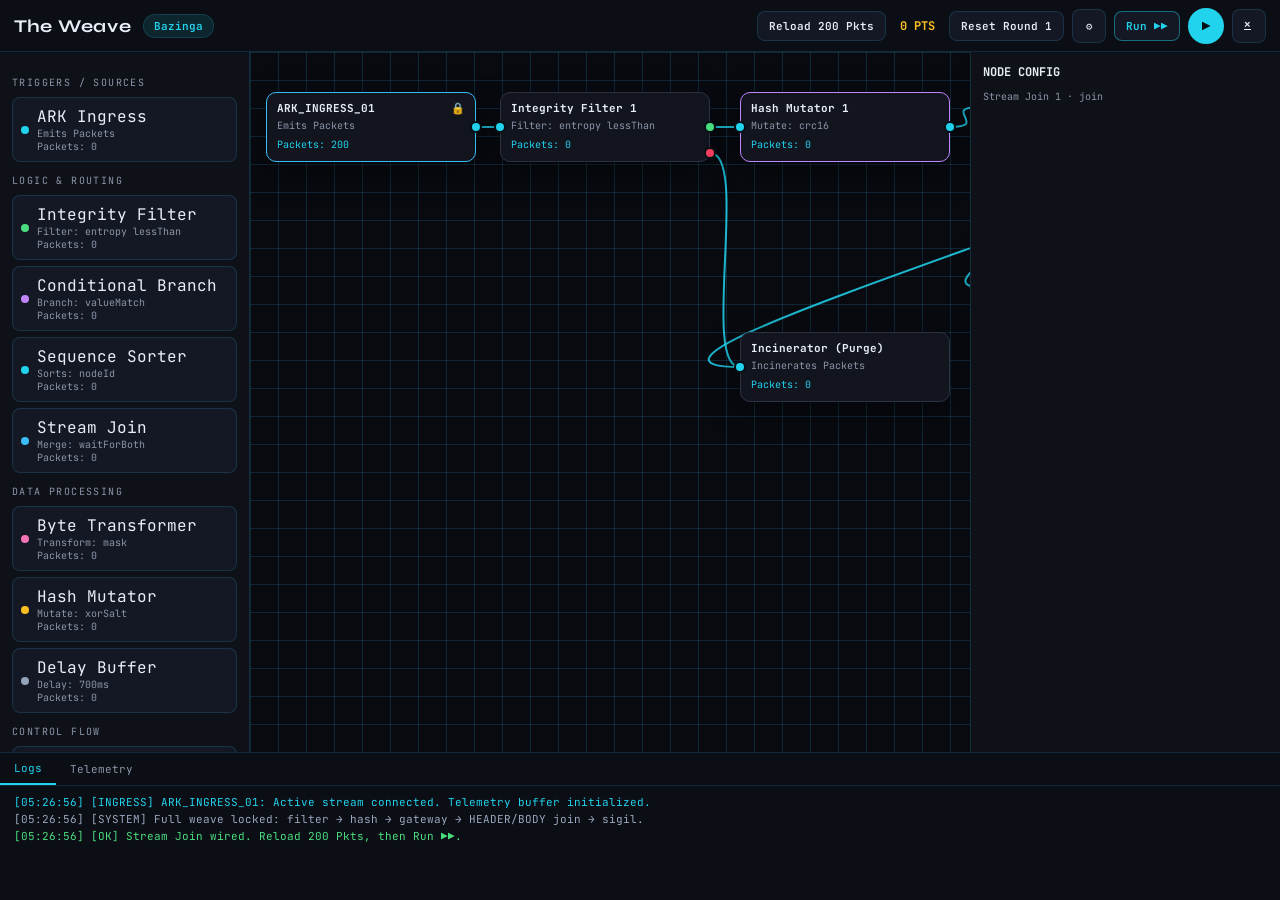
==== commit f7246898: "Wire Stream Join into the sigil to complete Round 1 Co-authored-by: Abhinav Shekhar <abhinavshekhar@" ====
--- a/weave.html
+++ b/weave.html
@@ -472,13 +472,15 @@
   wires.push({ from: "gw1", fromPort: "error", to: "burn", toPort: "in" });
   wires.push({ from: "gw1", fromPort: "out", to: "br1", toPort: "in" });
   wires.push({ from: "br1", fromPort: "true", to: "dly1", toPort: "in" });
-  selected = "join1";
+  wires.push({ from: "br1", fromPort: "false", to: "join1", toPort: "in2" });
+  wires.push({ from: "dly1", fromPort: "out", to: "join1", toPort: "in" });
+  wires.push({ from: "join1", fromPort: "out", to: "sigil", toPort: "in" });
+  selected = "sigil";
   renderAll();
   logEl.innerHTML = "";
   log("in", "ARK_INGRESS_01: Active stream connected. Telemetry buffer initialized.");
-  log("sys", "Flow is built through HEADER Delay 700ms and BODY branch.");
-  log("diag", "YOUR MOVE: wire Stream Join 1 — Delay out → Join IN, Branch false/BODY → Join IN2, Join OUT → Sigil Forge.");
-  log("diag", "Then Reload 200 Pkts and press Run ▶▶.");
+  log("sys", "Full weave locked: filter → hash → gateway → HEADER/BODY join → sigil.");
+  log("ok", "Stream Join wired. Reload 200 Pkts, then Run ▶▶.");
   showInspector(nodes.find(n => n.id === "join1"));
 }
 
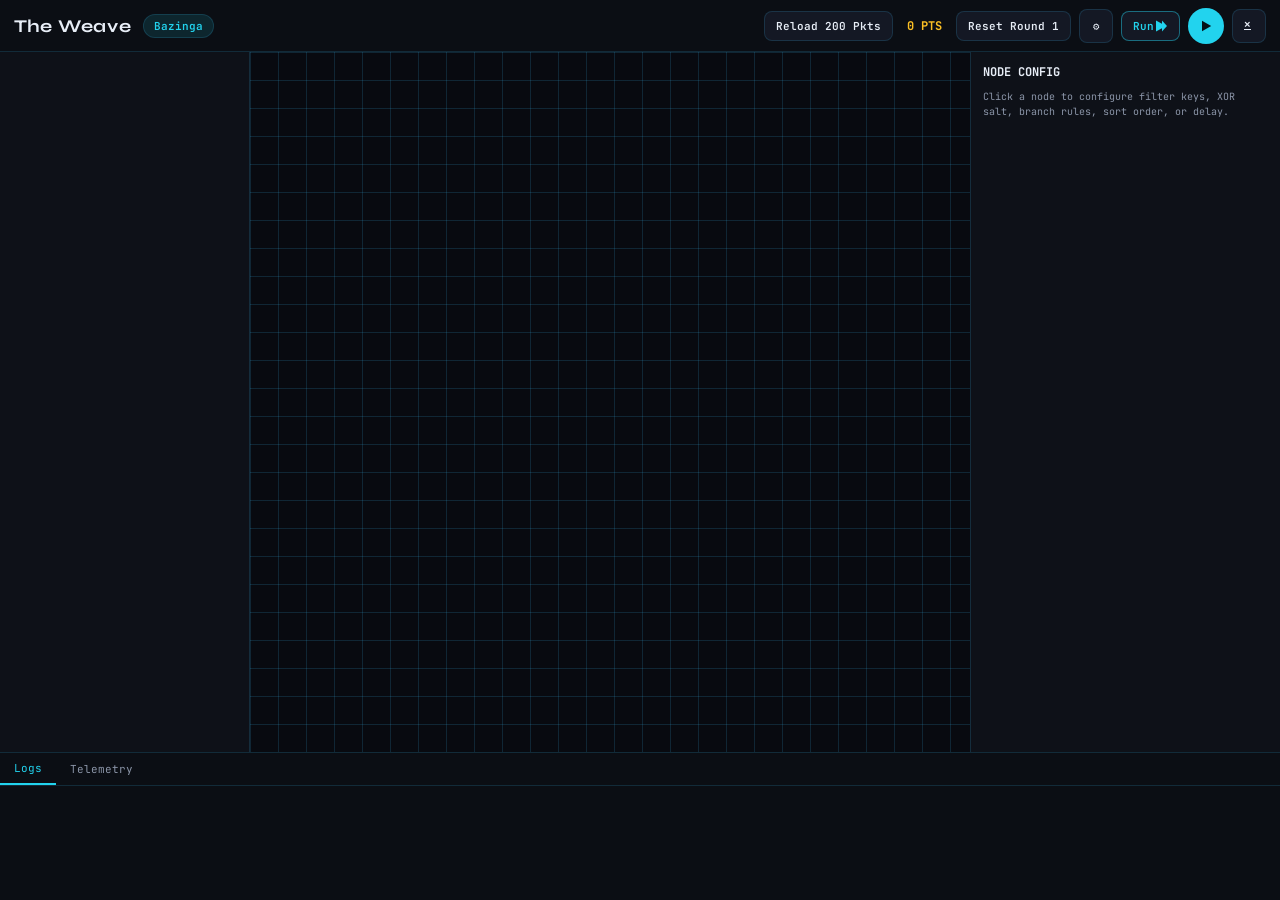
==== commit dbcdb693: "Fix weave connection arrows and play icons Wires now use canvas coordinates with colored arrowheads," ====
--- a/weave.html
+++ b/weave.html
@@ -45,7 +45,8 @@
   }
   .btn:hover { border-color: var(--cyan); color: var(--cyan); }
   .btn-cyan { border-color: rgba(34,211,238,0.45); color: var(--cyan); }
-  .btn-play { width: 36px; height: 36px; border-radius: 50%; background: #22d3ee; color: #041016; border: 0; font-size: 14px; }
+  .btn-play { width: 36px; height: 36px; border-radius: 50%; background: #22d3ee; color: #041016; border: 0; }
+  .btn-play svg { display: block; }
   .btn-icon { width: 34px; height: 34px; border-radius: 8px; }
   .pts { color: var(--amber); font-weight: 700; font-size: 12px; padding: 0 6px; }
 
@@ -68,7 +69,9 @@
     linear-gradient(90deg, var(--line) 1px, transparent 1px) 0 0 / 28px 28px,
     #080a10;
   }
-  #wires { position: absolute; inset: 0; width: 100%; height: 100%; pointer-events: none; }
+  #wires { position: absolute; top: 0; left: 0; z-index: 1; overflow: visible; pointer-events: none; }
+  .node { z-index: 2; }
+  .btn-play, .btn-run-icon { display: inline-flex; align-items: center; justify-content: center; }
   .node {
     position: absolute; width: 210px; background: #12151e; border: 1px solid #2a3344;
     border-radius: 10px; box-shadow: 0 10px 30px rgba(0,0,0,0.45); user-select: none;
@@ -170,8 +173,13 @@
       <span class="pts" id="pts">0 PTS</span>
       <button class="btn" id="btn-reset">Reset Round 1</button>
       <button class="btn btn-icon" id="btn-help" title="Directive">⚙</button>
-      <button class="btn btn-cyan" id="btn-run">Run ▶▶</button>
-      <button class="btn-play" id="btn-play" title="Step execution">▶</button>
+      <button class="btn btn-cyan btn-run-icon" id="btn-run" title="Run pipeline">
+        Run
+        <svg width="14" height="14" viewBox="0 0 14 14" aria-hidden="true"><path d="M2 1.5v11L12 7z" fill="currentColor"/><path d="M8 1.5v11L13 7z" fill="currentColor"/></svg>
+      </button>
+      <button class="btn-play" id="btn-play" title="Step execution" aria-label="Play">
+        <svg width="14" height="14" viewBox="0 0 14 14" aria-hidden="true"><path d="M3 1.8v10.4L12.2 7z" fill="currentColor"/></svg>
+      </button>
       <a class="btn btn-icon" href="index.html" title="Exit">✕</a>
     </div>
   </header>
@@ -481,7 +489,7 @@
   log("in", "ARK_INGRESS_01: Active stream connected. Telemetry buffer initialized.");
   log("sys", "Full weave locked: filter → hash → gateway → HEADER/BODY join → sigil.");
   log("ok", "Stream Join wired. Reload 200 Pkts, then Run ▶▶.");
-  showInspector(nodes.find(n => n.id === "join1"));
+  showInspector(nodes.find(n => n.id === "sigil"));
 }
 
 function renderPalette() {
@@ -513,7 +521,8 @@
     type,
     title: spec.name + " " + typeCounts[type],
     subtitle: spec.desc,
-    x: e.clientX - rect.left - 90,
+    x: e.clientX - rect.left + canvas.scrollLeft - 90,
+    y: e.clientY - rect.top + canvas.scrollTop - 20
     y: e.clientY - rect.top - 20
   });
   renderAll();
@@ -540,7 +549,12 @@
   div.addEventListener("mousedown", e => {
     if (e.target.classList.contains("port")) return;
     selected = node.id;
-    drag = { id: node.id, dx: e.clientX - node.x, dy: e.clientY - node.y };
+    const cr = canvas.getBoundingClientRect();
+    drag = {
+      id: node.id,
+      ox: e.clientX - cr.left + canvas.scrollLeft - node.x,
+      oy: e.clientY - cr.top + canvas.scrollTop - node.y
+    };
     renderAll();
     showInspector(node);
   });
@@ -648,27 +662,63 @@
   });
 }
 
+function wireColor(fromPort) {
+  if (fromPort === "fail" || fromPort === "error") return "#f43f5e";
+  if (fromPort === "pass") return "#4ade80";
+  if (fromPort === "false") return "#c084fc";
+  return "#22d3ee";
+}
+
 function wirePath(a, b) {
-  const x1 = a.x, y1 = a.y, x2 = b.x, y2 = b.y;
-  const c = Math.max(40, Math.abs(x2 - x1) * 0.45);
-  return `M ${x1} ${y1} C ${x1 + c} ${y1}, ${x2 - c} ${y2}, ${x2} ${y2}`;
+  const dx = b.x - a.x;
+  const dy = b.y - a.y;
+  const pull = Math.max(48, Math.abs(dx) * 0.4, Math.abs(dy) * 0.25);
+  if (dx < 8) {
+    const swing = Math.max(80, Math.abs(dy) * 0.35);
+    return `M ${a.x} ${a.y} C ${a.x + swing} ${a.y}, ${b.x + swing} ${b.y}, ${b.x} ${b.y}`;
+  }
+  return `M ${a.x} ${a.y} C ${a.x + pull} ${a.y}, ${b.x - pull} ${b.y}, ${b.x} ${b.y}`;
 }
 
 function portCenter(nodeId, portId, dir) {
-  const el = canvas.querySelector(`.port[data-node="${nodeId}"][data-port="${portId}"][data-dir="${dir}"]`);
-  if (!el) return { x: 0, y: 0 };
-  const cr = canvas.getBoundingClientRect();
-  const r = el.getBoundingClientRect();
-  return { x: r.left - cr.left + r.width / 2, y: r.top - cr.top + r.height / 2 };
+  const node = nodes.find(n => n.id === nodeId);
+  if (!node) return { x: 0, y: 0 };
+  const list = dir === "out" ? portsFor(node.type).out : portsFor(node.type).in;
+  const idx = Math.max(0, list.findIndex(p => p.id === portId));
+  const x = dir === "in" ? node.x - 1 : node.x + 211;
+  const y = node.y + 34 + idx * 26;
+  return { x, y };
 }
 
 function drawWires() {
-  const r = canvas.getBoundingClientRect();
-  svg.setAttribute("viewBox", `0 0 ${r.width} ${r.height}`);
-  svg.innerHTML = wires.map(w => {
+  const maxX = Math.max(canvas.clientWidth || 800, ...nodes.map(n => n.x + 260), 1400);
+  const maxY = Math.max(canvas.clientHeight || 500, ...nodes.map(n => n.y + 160), 520);
+  svg.setAttribute("width", String(maxX));
+  svg.setAttribute("height", String(maxY));
+  svg.setAttribute("viewBox", `0 0 ${maxX} ${maxY}`);
+  svg.style.width = maxX + "px";
+  svg.style.height = maxY + "px";
+  const defs = `
+    <defs>
+      <marker id="arr-cyan" viewBox="0 0 10 10" markerWidth="8" markerHeight="8" refX="9" refY="5" orient="auto">
+        <path d="M 0 1.2 L 10 5 L 0 8.8 Z" fill="#22d3ee"/>
+      </marker>
+      <marker id="arr-green" viewBox="0 0 10 10" markerWidth="8" markerHeight="8" refX="9" refY="5" orient="auto">
+        <path d="M 0 1.2 L 10 5 L 0 8.8 Z" fill="#4ade80"/>
+      </marker>
+      <marker id="arr-red" viewBox="0 0 10 10" markerWidth="8" markerHeight="8" refX="9" refY="5" orient="auto">
+        <path d="M 0 1.2 L 10 5 L 0 8.8 Z" fill="#f43f5e"/>
+      </marker>
+      <marker id="arr-violet" viewBox="0 0 10 10" markerWidth="8" markerHeight="8" refX="9" refY="5" orient="auto">
+        <path d="M 0 1.2 L 10 5 L 0 8.8 Z" fill="#c084fc"/>
+      </marker>
+    </defs>`;
+  svg.innerHTML = defs + wires.map(w => {
     const a = portCenter(w.from, w.fromPort, "out");
     const b = portCenter(w.to, w.toPort, "in");
-    return `<path d="${wirePath(a,b)}" fill="none" stroke="#22d3ee" stroke-width="2" opacity="0.85"/>`;
+    const color = wireColor(w.fromPort);
+    const marker = color === "#f43f5e" ? "arr-red" : color === "#4ade80" ? "arr-green" : color === "#c084fc" ? "arr-violet" : "arr-cyan";
+    return `<path d="${wirePath(a,b)}" fill="none" stroke="${color}" stroke-width="2.4" stroke-linecap="round" marker-end="url(#${marker})" opacity="0.95"/>`;
   }).join("");
 }
 
@@ -678,12 +728,15 @@
   requestAnimationFrame(drawWires);
   document.getElementById("pts").textContent = pts + " PTS";
 }
+window.addEventListener("resize", () => requestAnimationFrame(drawWires));
+canvas.addEventListener("scroll", () => requestAnimationFrame(drawWires));
 
 window.addEventListener("mousemove", e => {
   if (!drag) return;
   const node = nodes.find(n => n.id === drag.id);
-  node.x = e.clientX - drag.dx;
-  node.y = e.clientY - drag.dy;
+  const cr = canvas.getBoundingClientRect();
+  node.x = e.clientX - cr.left + canvas.scrollLeft - drag.ox;
+  node.y = e.clientY - cr.top + canvas.scrollTop - drag.oy;
   const el = canvas.querySelector(`.node[data-id="${node.id}"]`);
   if (el) { el.style.left = node.x + "px"; el.style.top = node.y + "px"; }
   drawWires();
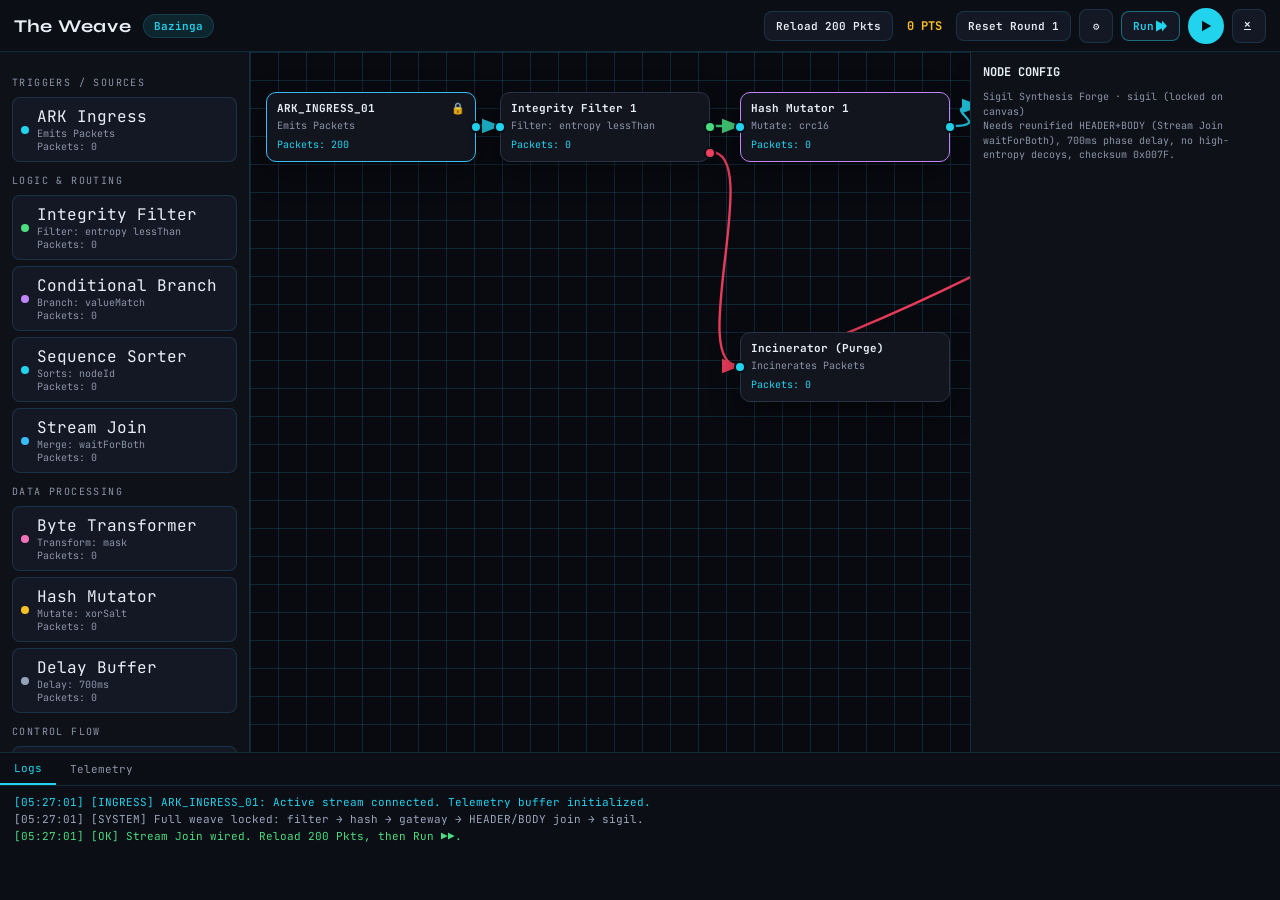
==== commit d9115e59: "Fix duplicate drop-position property in weave.html Co-authored-by: Abhinav Shekhar <abhinavshekhar@u" ====
--- a/weave.html
+++ b/weave.html
@@ -523,7 +523,6 @@
     subtitle: spec.desc,
     x: e.clientX - rect.left + canvas.scrollLeft - 90,
     y: e.clientY - rect.top + canvas.scrollTop - 20
-    y: e.clientY - rect.top - 20
   });
   renderAll();
   log("sys", `Node ${spec.name} dropped onto the weave.`);
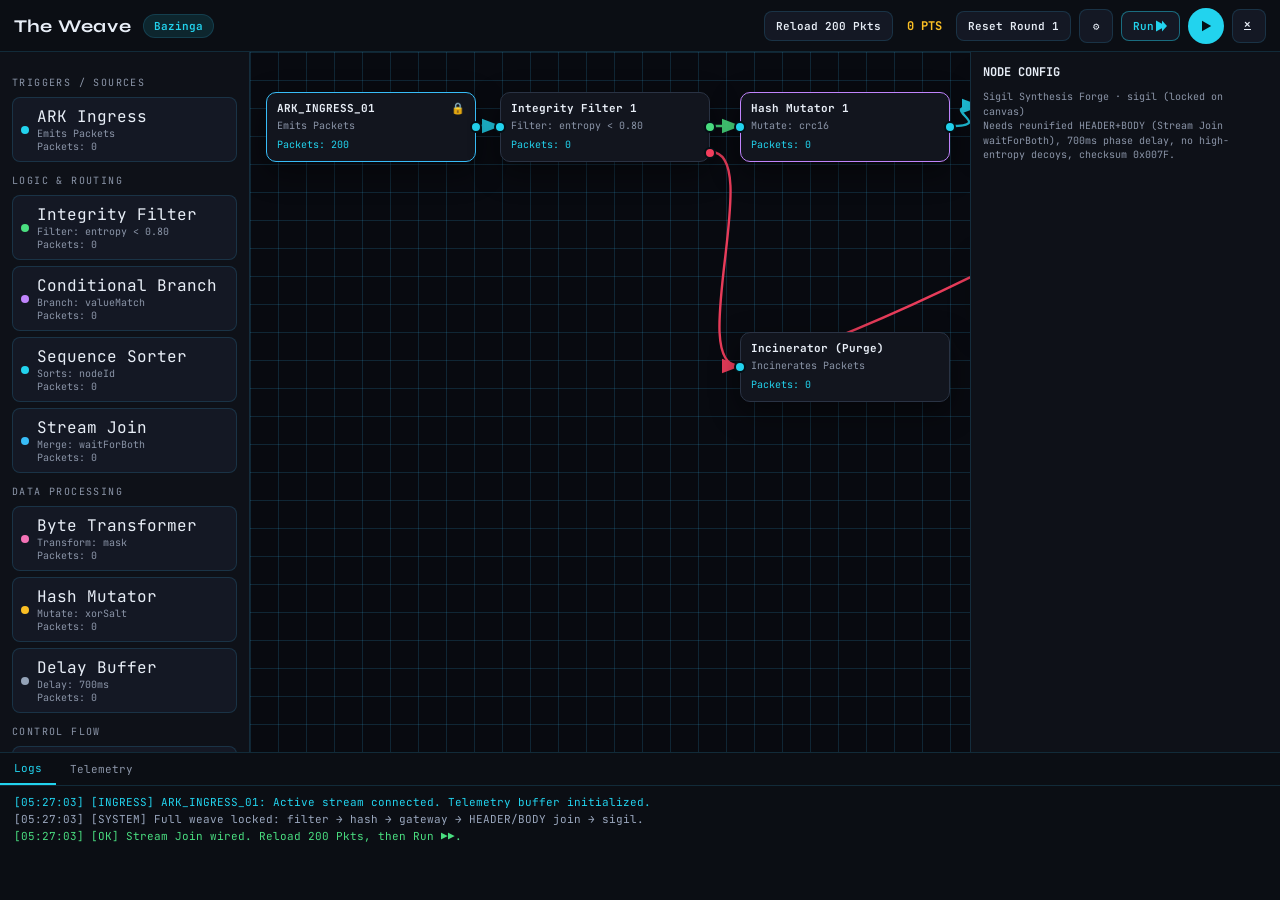
==== commit bcde53d3: "Fix HARMONIC_REJECT: entropy < 0.80 and 313Hz harmonics Valid frames now sit at 313/626Hz with entro" ====
--- a/weave.html
+++ b/weave.html
@@ -280,7 +280,7 @@
     { type: "ingress", name: "ARK Ingress", desc: "Emits Packets", color: "#22d3ee" }
   ]},
   { group: "LOGIC & ROUTING", items: [
-    { type: "filter", name: "Integrity Filter", desc: "Filter: entropy lessThan", color: "#4ade80" },
+    { type: "filter", name: "Integrity Filter", desc: "Filter: entropy < 0.80", color: "#4ade80" },
     { type: "branch", name: "Conditional Branch", desc: "Branch: valueMatch", color: "#c084fc" },
     { type: "sorter", name: "Sequence Sorter", desc: "Sorts: nodeId", color: "#22d3ee" },
     { type: "join", name: "Stream Join", desc: "Merge: waitForBoth", color: "#38bdf8" }
@@ -348,7 +348,7 @@
       freq: decoy ? 240 + (i % 17) : (header ? 313 : 626),
       value: role,
       payload: (i * 17 + 9) & 0xff,
-      entropy: decoy ? 88 + (i % 12) : 12 + (idx % 20),
+      entropy: decoy ? 0.80 + (i % 20) / 100 : 0.18 + (idx % 12) / 50,
       status: decoy ? "DECOY" : "CLEAN",
       decoy,
       malicious: false,
@@ -367,10 +367,10 @@
 }
 
 function defaultConfig(type) {
-  if (type === "filter") return { field: "entropy", op: "lt", value: "80" };
+  if (type === "filter") return { field: "entropy", op: "lt", value: "0.80" };
   if (type === "delay") return { ms: 700 };
   if (type === "hash") return { algo: "crc16", saltKey: "", xorSalt: "0x5A", outputTarget: "sessionToken" };
-  if (type === "branch") return { field: "role", op: "eq", value: "HEADER" };
+  if (type === "branch") return { logic: "valueMatch", condA: "HEADER", condB: "BODY" };
   if (type === "transform") return { mask: "0xFF", extract: "none" };
   if (type === "sorter") return { key: "id", dir: "asc" };
   if (type === "gateway") return { field: "payload", op: "eq", value: String(SIGIL_BYTE) };
@@ -402,7 +402,7 @@
   };
   if (type === "branch") return {
     in: [{ id: "in", color: "cyan" }],
-    out: [{ id: "true", color: "cyan" }, { id: "false", color: "violet" }]
+    out: [{ id: "def", color: "green" }, { id: "a", color: "cyan" }, { id: "b", color: "violet" }]
   };
   return { in: [{ id: "in", color: "cyan" }], out: [{ id: "out", color: "cyan" }] };
 }
@@ -439,8 +439,8 @@
   });
   addNode({
     id: "filt1", type: "filter", title: "Integrity Filter 1",
-    subtitle: "Filter: entropy lessThan", x: 250, y: 40, locked: false,
-    config: { field: "entropy", op: "lt", value: "80" }
+    subtitle: "Filter: entropy < 0.80", x: 250, y: 40, locked: false,
+    config: { field: "entropy", op: "lt", value: "0.80" }
   });
   addNode({
     id: "hash_1", type: "hash", title: "Hash Mutator 1",
@@ -453,8 +453,8 @@
   });
   addNode({
     id: "br1", type: "branch", title: "Conditional Branch 1",
-    subtitle: "Branch: role = HEADER", x: 730, y: 200, locked: false,
-    config: { field: "role", op: "eq", value: "HEADER" }
+    subtitle: "Branch: valueMatch", x: 730, y: 200, locked: false,
+    config: { logic: "valueMatch", condA: "HEADER", condB: "BODY" }
   });
   addNode({
     id: "dly1", type: "delay", title: "Delay Buffer 1",
@@ -479,8 +479,8 @@
   wires.push({ from: "hash_1", fromPort: "out", to: "gw1", toPort: "in" });
   wires.push({ from: "gw1", fromPort: "error", to: "burn", toPort: "in" });
   wires.push({ from: "gw1", fromPort: "out", to: "br1", toPort: "in" });
-  wires.push({ from: "br1", fromPort: "true", to: "dly1", toPort: "in" });
-  wires.push({ from: "br1", fromPort: "false", to: "join1", toPort: "in2" });
+  wires.push({ from: "br1", fromPort: "a", to: "dly1", toPort: "in" });
+  wires.push({ from: "br1", fromPort: "b", to: "join1", toPort: "in2" });
   wires.push({ from: "dly1", fromPort: "out", to: "join1", toPort: "in" });
   wires.push({ from: "join1", fromPort: "out", to: "sigil", toPort: "in" });
   selected = "sigil";
@@ -598,6 +598,28 @@
     document.getElementById("insp-close").onclick = () => { selected = null; renderAll(); inspector.innerHTML = `<h3>NODE CONFIG</h3><p class="hint">Click a node to configure it.</p>`; };
     return;
   }
+  if (node.type === "branch") {
+    inspector.innerHTML = `
+      <h3>NODE CONFIGURATION</h3>
+      <p class="hint">${node.title} · ID branch_1 // [READ-ONLY ENCRYPTED NODE]</p>
+      <div class="field"><label>Logic Type</label>
+        <select data-k="logic"><option value="valueMatch">valueMatch</option><option value="rangeSplitting">rangeSplitting</option><option value="bitCheck">bitCheck</option></select></div>
+      <div class="field"><label>Port A Condition</label>
+        <input data-k="condA" placeholder="Match Condition A" value="${node.config.condA || ""}"></div>
+      <div class="field"><label>Port B Condition</label>
+        <input data-k="condB" placeholder="Match Condition B" value="${node.config.condB || ""}"></div>
+      <p class="hint" style="margin:10px 0 4px">ACTIVE OUTBOUND WIRES</p>
+      <div class="wire-row"><span>PORT_A</span><span>${wireStatus(node.id, "a")}</span></div>
+      <div class="wire-row"><span>PORT_B</span><span>${wireStatus(node.id, "b")}</span></div>
+      <div class="wire-row"><span>DEFAULT</span><span>${wireStatus(node.id, "def")}</span></div>
+      <p class="hint">HEADER (313Hz) → PORT_A. BODY (626Hz) → PORT_B. Breach timestamp 03:13.</p>`;
+    inspector.querySelectorAll("[data-k]").forEach(el => {
+      if (el.tagName === "SELECT") el.value = node.config[el.dataset.k] ?? el.value;
+      el.addEventListener("change", () => { node.config[el.dataset.k] = el.value; node.subtitle = "Branch: " + (node.config.logic || "valueMatch"); });
+      el.addEventListener("input", () => { node.config[el.dataset.k] = el.value; });
+    });
+    return;
+  }
   if (node.type === "hash") {
     const preview = [];
     const h = node.buffer.find(p => p.role === "HEADER" && p.status === "CLEAN");
@@ -632,7 +654,7 @@
   if (node.type === "filter" || node.type === "branch") {
     fields += `
       <div class="field"><label>Field</label>
-        <select data-k="field"><option>role</option><option>entropy</option><option>freq</option><option>status</option><option>value</option></select></div>
+        <select data-k="field"><option>entropy</option><option>freq</option><option>role</option><option>status</option><option>value</option></select></div>
       <div class="field"><label>Operator</label>
         <select data-k="op"><option value="lt">less than</option><option value="gt">greater than</option><option value="eq">equals</option><option value="neq">not equals</option></select></div>
       <div class="field"><label>Match value</label><input data-k="value" value="${cfg.value ?? ""}"></div>`;
@@ -664,7 +686,9 @@
 function wireColor(fromPort) {
   if (fromPort === "fail" || fromPort === "error") return "#f43f5e";
   if (fromPort === "pass") return "#4ade80";
-  if (fromPort === "false") return "#c084fc";
+  if (fromPort === "a" || fromPort === "true") return "#22d3ee";
+  if (fromPort === "b" || fromPort === "false") return "#c084fc";
+  if (fromPort === "def") return "#4ade80";
   return "#22d3ee";
 }
 
@@ -780,6 +804,10 @@
 
 function matches(pkt, cfg) {
   const field = cfg.field || "freq";
+  const raw = String(cfg.value ?? "").trim().toLowerCase();
+  if (field === "freq" && (raw === "313" || raw === "03:13" || raw === "3:13" || raw === "0x0313")) {
+    return pkt.freq === 313 || pkt.freq === 626;
+  }
   let left = pkt[field];
   let right = cfg.value;
   if (field === "freq" || field === "payload" || field === "id" || field === "entropy") right = Number(right);
@@ -788,6 +816,19 @@
   if (op === "gt") return Number(left) > Number(right);
   const eq = left == right;
   return op === "neq" ? !eq : eq;
+}
+
+function condMatch(pkt, cond) {
+  const c = String(cond || "").trim().toUpperCase();
+  if (!c) return false;
+  if (c === "HEADER" || c === "BODY" || c === "DECOY") return String(pkt.role).toUpperCase() === c;
+  if (c === "313" || c === "03:13" || c === "0X0313") return pkt.freq === 313 || pkt.freq === 626;
+  if (c === "626") return pkt.freq === 626;
+  if (c.includes("=")) {
+    const [k, v] = c.split("=").map(s => s.trim());
+    return String(pkt[k.toLowerCase()]).toUpperCase() === v;
+  }
+  return String(pkt.freq) === c || String(pkt.value).toUpperCase() === c;
 }
 
 function outs(nodeId, port) {
@@ -927,6 +968,9 @@
         else node.buffer.push(...fail);
       }
       log("filter", `Node ${node.title} routed ${pass.length} valid resonant fragment(s) -> PASS, rejected ${fail.length} decoy(s) -> REJECT.`);
+      if (!pass.length) {
+        log("warn", "HARMONIC_REJECT: Filter rejected all incoming frames. Valid memory packets resonate at frequencies matching the breach timestamp (03:13) with low entropy (<0.80).");
+      }
       return;
     }
 
@@ -959,10 +1003,15 @@
     }
 
     if (s.type === "branch") {
-      const t = pkts.filter(p => matches(p, s.cfg));
-      const f = pkts.filter(p => !matches(p, s.cfg));
-      outs(s.id, "true").forEach(w => deliver(t.map(p => ({ ...p })), w.to, w.toPort));
-      outs(s.id, "false").forEach(w => deliver(f.map(p => ({ ...p })), w.to, w.toPort));
+      const toA = pkts.filter(p => condMatch(p, s.cfg.condA));
+      const toB = pkts.filter(p => !condMatch(p, s.cfg.condA) && condMatch(p, s.cfg.condB));
+      const rest = pkts.filter(p => !condMatch(p, s.cfg.condA) && !condMatch(p, s.cfg.condB));
+      outs(s.id, "a").forEach(w => deliver(toA.map(p => ({ ...p })), w.to, w.toPort));
+      outs(s.id, "b").forEach(w => deliver(toB.map(p => ({ ...p })), w.to, w.toPort));
+      outs(s.id, "def").forEach(w => deliver(rest.map(p => ({ ...p })), w.to, w.toPort));
+      outs(s.id, "true").forEach(w => deliver(toA.map(p => ({ ...p })), w.to, w.toPort));
+      outs(s.id, "false").forEach(w => deliver(toB.concat(rest).map(p => ({ ...p })), w.to, w.toPort));
+      log("sys", `${node.title} valueMatch · PORT_A ${toA.length} · PORT_B ${toB.length} · DEFAULT ${rest.length}`);
       return;
     }
 
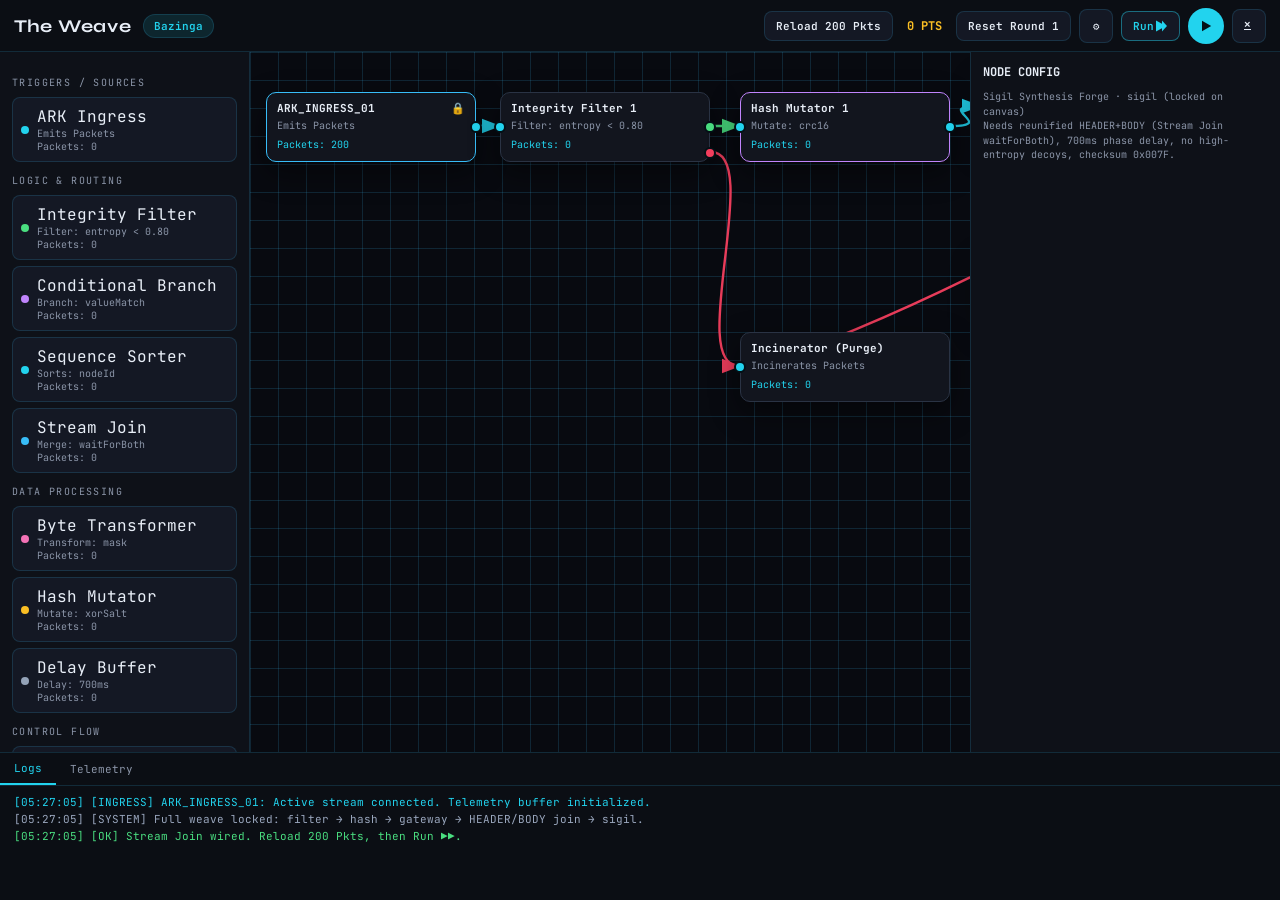
==== commit 582a83a6: "Lock Integrity Filter to 313/626Hz and entropy < 0.80 freq lessThan 0.80 was rejecting all 200 frame" ====
--- a/weave.html
+++ b/weave.html
@@ -649,16 +649,30 @@
     document.getElementById("btn-propagate").onclick = step;
     return;
   }
+  if (node.type === "filter") {
+    inspector.innerHTML = `
+      <h3>NODE CONFIGURATION</h3>
+      <p class="hint">${node.title} · Integrity gate // breach 03:13</p>
+      <div class="enc-box"><div class="k">RESONANT PASS RULE</div>
+        <p>freq ∈ {313Hz, 626Hz} (timestamp 03:13 and 2nd harmonic)<br>AND entropy &lt; 0.80</p></div>
+      <div class="field"><label>Field</label>
+        <select data-k="field"><option value="entropy">entropy</option><option value="freq">freq</option></select></div>
+      <div class="field"><label>Operator</label>
+        <select data-k="op"><option value="lt">less than</option><option value="eq">equals</option></select></div>
+      <div class="field"><label>Match value</label>
+        <input data-k="value" value="${node.config.value || "0.80"}"></div>
+      <p class="hint">Do not use freq lessThan 0.80 — that rejects everything. Round 1 always applies the resonant rule above.</p>
+      <div class="wire-row"><span>PASS</span><span>${wireStatus(node.id, "pass")}</span></div>
+      <div class="wire-row"><span>REJECT</span><span>${wireStatus(node.id, "fail")}</span></div>`;
+    inspector.querySelectorAll("[data-k]").forEach(el => {
+      if (el.tagName === "SELECT") el.value = node.config[el.dataset.k] ?? el.value;
+      el.addEventListener("change", () => { node.config[el.dataset.k] = el.value; });
+      el.addEventListener("input", () => { node.config[el.dataset.k] = el.value; });
+    });
+    return;
+  }
   const cfg = node.config || {};
   let fields = `<p class="hint">${node.title} · ${node.type}${node.locked ? " (locked on canvas)" : ""}</p>`;
-  if (node.type === "filter" || node.type === "branch") {
-    fields += `
-      <div class="field"><label>Field</label>
-        <select data-k="field"><option>entropy</option><option>freq</option><option>role</option><option>status</option><option>value</option></select></div>
-      <div class="field"><label>Operator</label>
-        <select data-k="op"><option value="lt">less than</option><option value="gt">greater than</option><option value="eq">equals</option><option value="neq">not equals</option></select></div>
-      <div class="field"><label>Match value</label><input data-k="value" value="${cfg.value ?? ""}"></div>`;
-  }
   if (node.type === "transform") {
     fields += `<div class="field"><label>AND mask (hex)</label><input data-k="mask" value="${cfg.mask || "0xFF"}"></div>
       <div class="field"><label>Extract sub-frame</label>
@@ -816,6 +830,10 @@
   if (op === "gt") return Number(left) > Number(right);
   const eq = left == right;
   return op === "neq" ? !eq : eq;
+}
+
+function integrityPass(pkt) {
+  return (pkt.freq === 313 || pkt.freq === 626) && Number(pkt.entropy) < 0.80;
 }
 
 function condMatch(pkt, cond) {
@@ -955,8 +973,8 @@
     }
 
     if (s.type === "filter") {
-      const pass = pkts.filter(p => matches(p, s.cfg));
-      const fail = pkts.filter(p => !matches(p, s.cfg));
+      const pass = pkts.filter(integrityPass);
+      const fail = pkts.filter(p => !integrityPass(p));
       const passW = outs(s.id, "pass");
       const failW = outs(s.id, "fail");
       passW.forEach(w => deliver(pass.map(p => ({ ...p })), w.to, w.toPort));
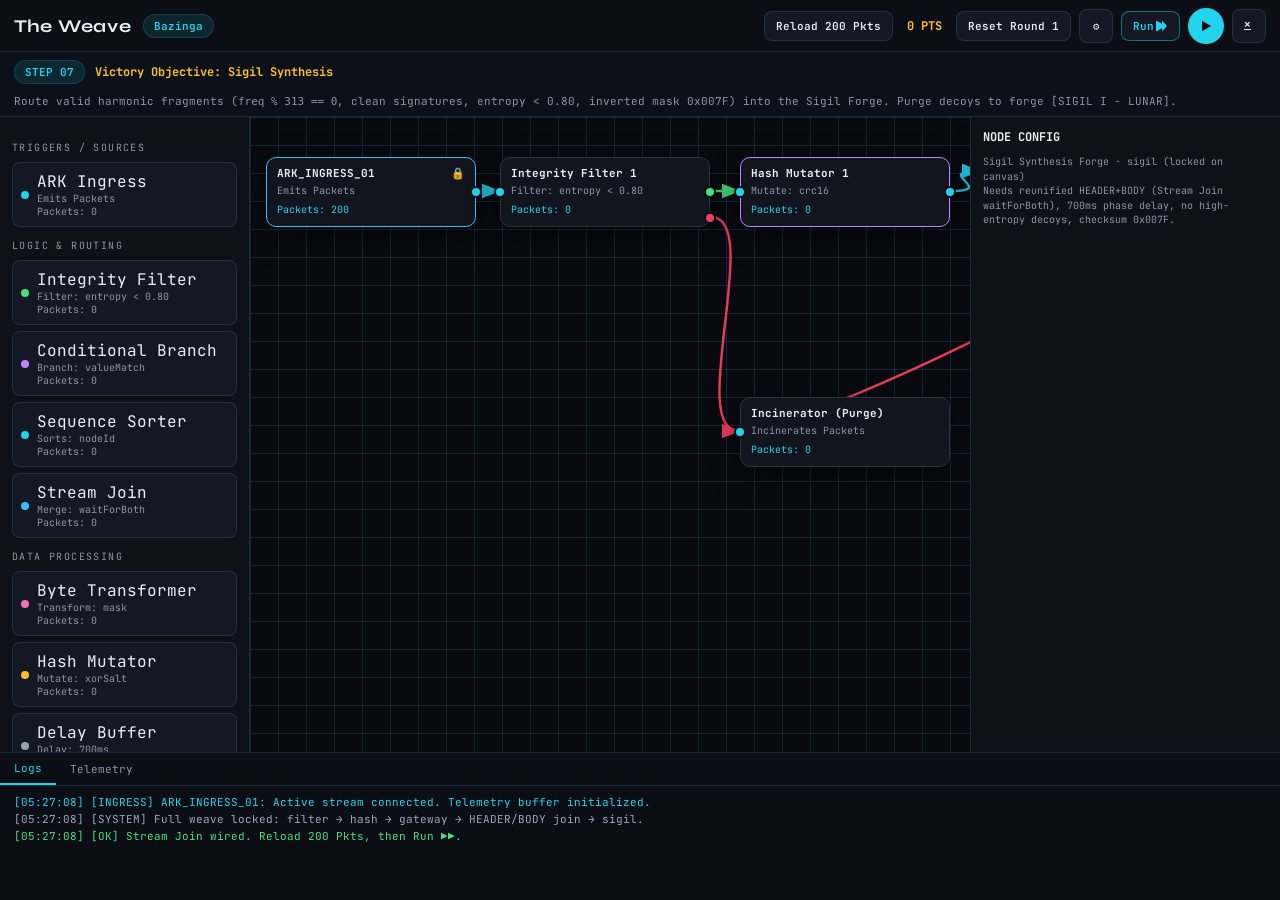
==== commit d43571e7: "Implement STEP 07 victory: freq % 313, clean sig, mask 0x007F Valid fragments must be 313-harmonic, " ====
--- a/weave.html
+++ b/weave.html
@@ -26,7 +26,13 @@
   * { box-sizing: border-box; margin: 0; padding: 0; }
   html, body { height: 100%; background: var(--bg); color: var(--text); font-family: var(--mono); overflow: hidden; }
   button { font-family: inherit; cursor: pointer; }
-  #app { display: grid; grid-template-rows: 52px 1fr 148px; height: 100%; }
+  #app { display: grid; grid-template-rows: 52px auto 1fr 148px; height: 100%; }
+  .obj-bar {
+    display: flex; flex-wrap: wrap; align-items: center; gap: 10px;
+    padding: 8px 14px; border-bottom: 1px solid var(--line); background: #0c1018;
+    font-size: 11px; color: var(--muted);
+  }
+  .obj-bar strong { color: var(--amber); font-size: 12px; }
 
   .topbar {
     display: flex; align-items: center; justify-content: space-between; gap: 12px;
@@ -183,7 +189,11 @@
       <a class="btn btn-icon" href="index.html" title="Exit">✕</a>
     </div>
   </header>
-
+  <div class="obj-bar">
+    <span class="chip">STEP 07</span>
+    <strong>Victory Objective: Sigil Synthesis</strong>
+    <span>Route valid harmonic fragments (<code>freq % 313 == 0</code>, clean signatures, entropy &lt; 0.80, inverted mask 0x007F) into the Sigil Forge. Purge decoys to forge [SIGIL I - LUNAR].</span>
+  </div>
   <div class="workspace">
     <aside class="palette" id="palette"></aside>
     <div id="canvas-wrap">
@@ -340,16 +350,20 @@
     const header = !decoy && idx % 2 === 0;
     const role = decoy ? "DECOY" : (header ? "HEADER" : "BODY");
     const pair = decoy ? 0 : Math.floor(idx / 2) + 1;
+    let freq = decoy ? 241 + (i % 19) : (header ? 313 : 626);
+    if (decoy && freq % 313 === 0) freq += 11;
     list.push({
       id: i,
       hexId: decoy
         ? ("0x" + i.toString(16).toUpperCase().padStart(4, "0"))
         : ("0x0313_" + String(header ? pair * 2 - 1 : pair * 2).padStart(2, "0")),
-      freq: decoy ? 240 + (i % 17) : (header ? 313 : 626),
+      freq,
       value: role,
       payload: (i * 17 + 9) & 0xff,
+      mask: 0x80,
       entropy: decoy ? 0.80 + (i % 20) / 100 : 0.18 + (idx % 12) / 50,
       status: decoy ? "DECOY" : "CLEAN",
+      signature: decoy ? "TAINT" : "CLEAN",
       decoy,
       malicious: false,
       fused: false,
@@ -654,7 +668,7 @@
       <h3>NODE CONFIGURATION</h3>
       <p class="hint">${node.title} · Integrity gate // breach 03:13</p>
       <div class="enc-box"><div class="k">RESONANT PASS RULE</div>
-        <p>freq ∈ {313Hz, 626Hz} (timestamp 03:13 and 2nd harmonic)<br>AND entropy &lt; 0.80</p></div>
+        <p><code>freq % 313 == 0</code> (313Hz, 626Hz, …)<br>clean signature AND entropy &lt; 0.80. Hash inverts mask to 0x007F.</p></div>
       <div class="field"><label>Field</label>
         <select data-k="field"><option value="entropy">entropy</option><option value="freq">freq</option></select></div>
       <div class="field"><label>Operator</label>
@@ -833,7 +847,11 @@
 }
 
 function integrityPass(pkt) {
-  return (pkt.freq === 313 || pkt.freq === 626) && Number(pkt.entropy) < 0.80;
+  return pkt.freq % 313 === 0 && pkt.signature === "CLEAN" && Number(pkt.entropy) < 0.80 && !pkt.decoy;
+}
+
+function isLunarFrag(p) {
+  return p.freq % 313 === 0 && p.signature === "CLEAN" && Number(p.entropy) < 0.80 && !p.decoy && (p.mask === SIGIL_BYTE || p.payload === SIGIL_BYTE);
 }
 
 function condMatch(pkt, cond) {
@@ -913,7 +931,9 @@
       }
       pkts = pkts.map(p => ({
         ...p,
-        payload: algo === "crc16" ? SIGIL_BYTE : (p.payload ^ salt),
+        payload: SIGIL_BYTE,
+        mask: SIGIL_BYTE,
+        invertedMask: true,
         xorApplied: true,
         outputTarget: s.cfg.outputTarget || "sessionToken",
         saltOk
@@ -941,6 +961,7 @@
           delayedMs: Math.max(headers[i].delayedMs || 0, bodies[i].delayedMs || 0),
           latencyMs: Math.max(headers[i].latencyMs || 0, bodies[i].latencyMs || 0),
           payload: SIGIL_BYTE,
+          mask: SIGIL_BYTE,
           outputTarget: headers[i].outputTarget || bodies[i].outputTarget,
           saltOk: headers[i].saltOk && bodies[i].saltOk
         });
@@ -1059,23 +1080,19 @@
 
 function evaluate(sigil) {
   if (won || !sigil.buffer.length) return;
-  const decoys = sigil.buffer.filter(p => p.decoy);
-  const incomplete = sigil.buffer.filter(p => !p.decoy && !p.aligned);
-  if (incomplete.length) {
-    log("err", `PAYLOAD_INCOMPLETE: Sigil Forge rejected ${incomplete.length} raw sub-frame(s). HEADER and BODY sub-frames must be split, phase-aligned (700ms delay), and reunified via Stream Join.`);
-  }
-  if (decoys.length) {
-    log("err", `HARMONIC_COLLAPSE: Sigil Forge rejected ${decoys.length} tainted decoy frame(s). Ensure high-entropy decoys are filtered at ingress.`);
-  }
-  const good = sigil.buffer.filter(p => !p.decoy && !p.malicious && p.aligned && (p.delayedMs || 0) >= 700 && p.payload === SIGIL_BYTE && p.outputTarget === "sessionToken" && p.saltOk);
-  const need = makePackets().filter(p => p.role === "HEADER").length;
-  if (good.length >= need && !decoys.length && !incomplete.length) {
+  const good = sigil.buffer.filter(isLunarFrag);
+  const junk = sigil.buffer.filter(p => !isLunarFrag(p));
+  if (junk.length) {
+    log("err", `Sigil Forge rejected ${junk.length} invalid fragment(s). Need freq % 313 == 0, clean signature, entropy < 0.80, inverted mask 0x007F.`);
+  }
+  const need = makePackets().filter(p => p.freq % 313 === 0 && p.signature === "CLEAN").length;
+  if (!junk.length && good.length >= Math.min(12, need / 2) && good.every(p => p.mask === SIGIL_BYTE || p.payload === SIGIL_BYTE)) {
     won = true;
     pts += 250;
     document.getElementById("win-detail").textContent =
-      `${good.length} HEADER/BODY pairs phase-aligned. Checksum 0x007F. SIGIL I — LUNAR synthesized.`;
+      `[SIGIL I - LUNAR] forged from ${good.length} harmonic fragments. Mask 0x007F. Advance to Round 2.`;
     document.getElementById("win").classList.add("show");
-    log("ok", "SIGIL I — LUNAR synthesized. Checksum 0x007F accepted.");
+    log("ok", "SIGIL I — LUNAR synthesized. Victory objective complete. Round 2 unlocked.");
   }
 }
 
